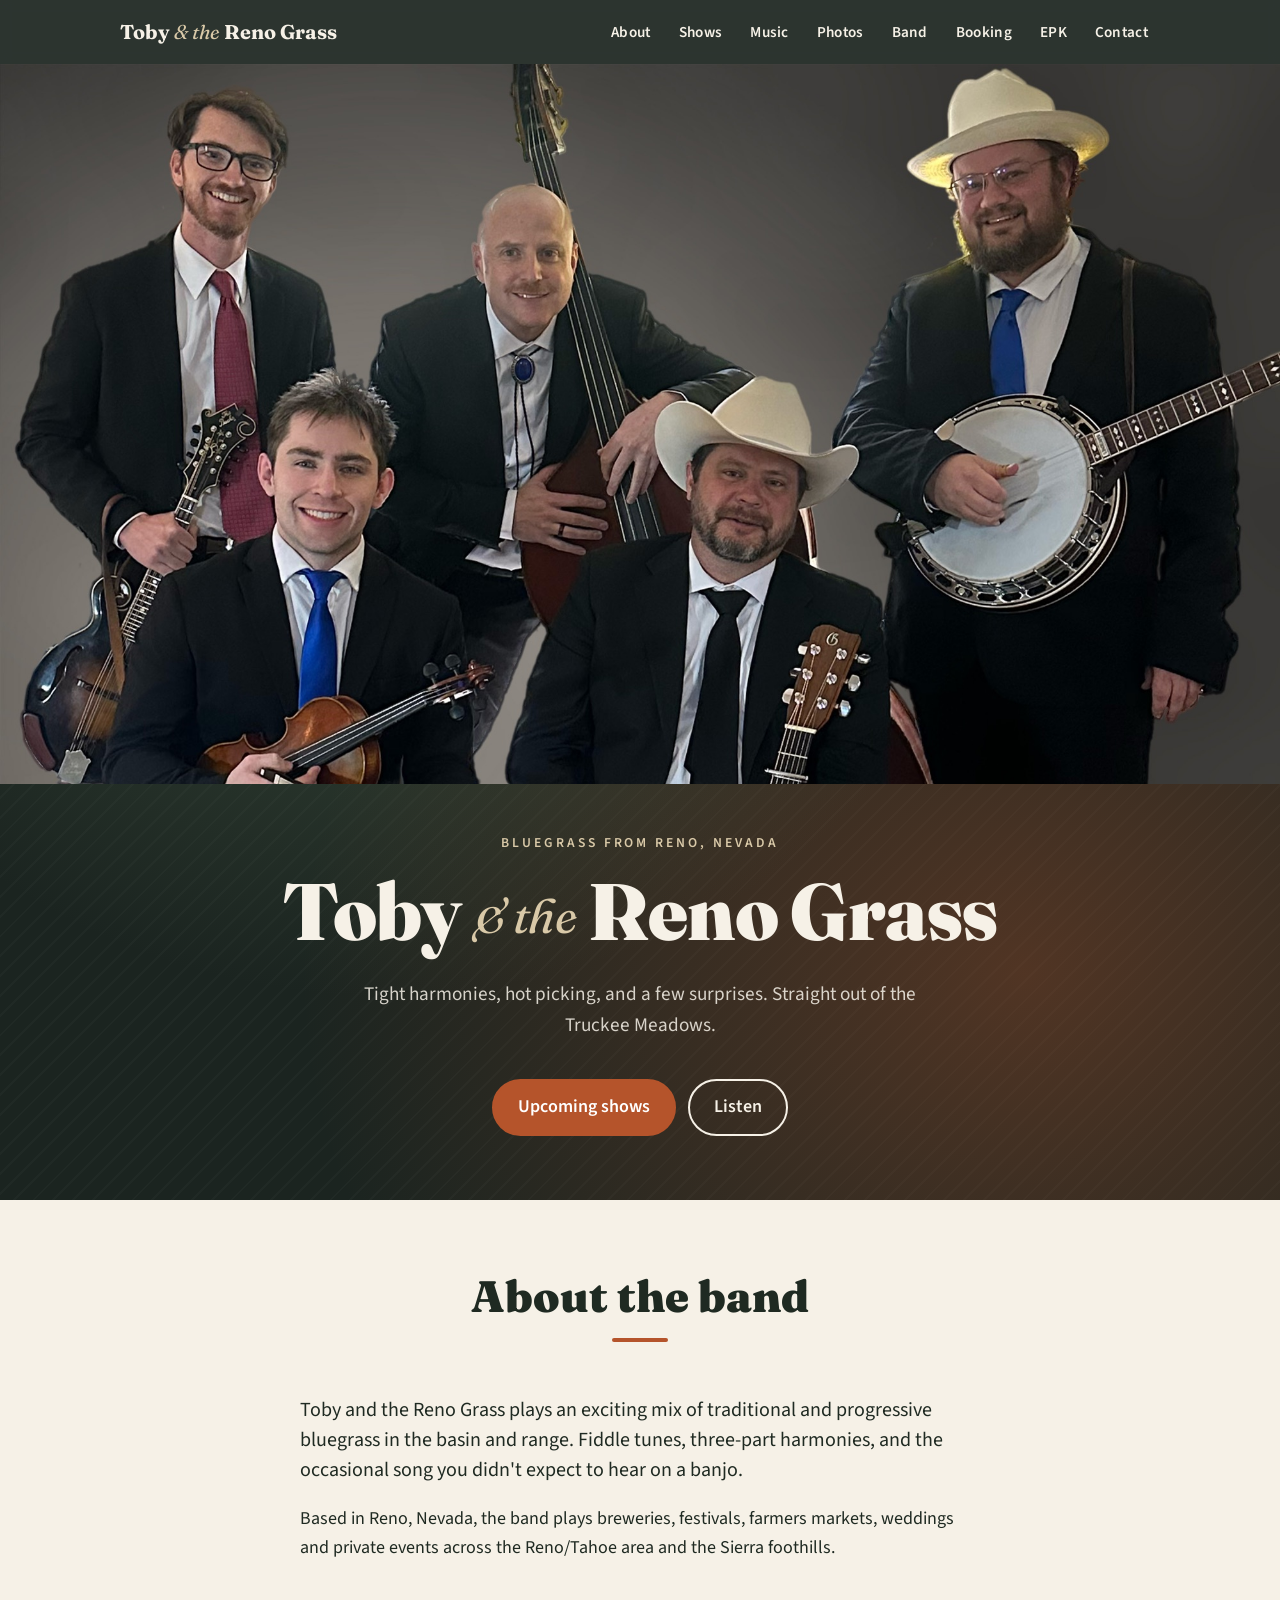
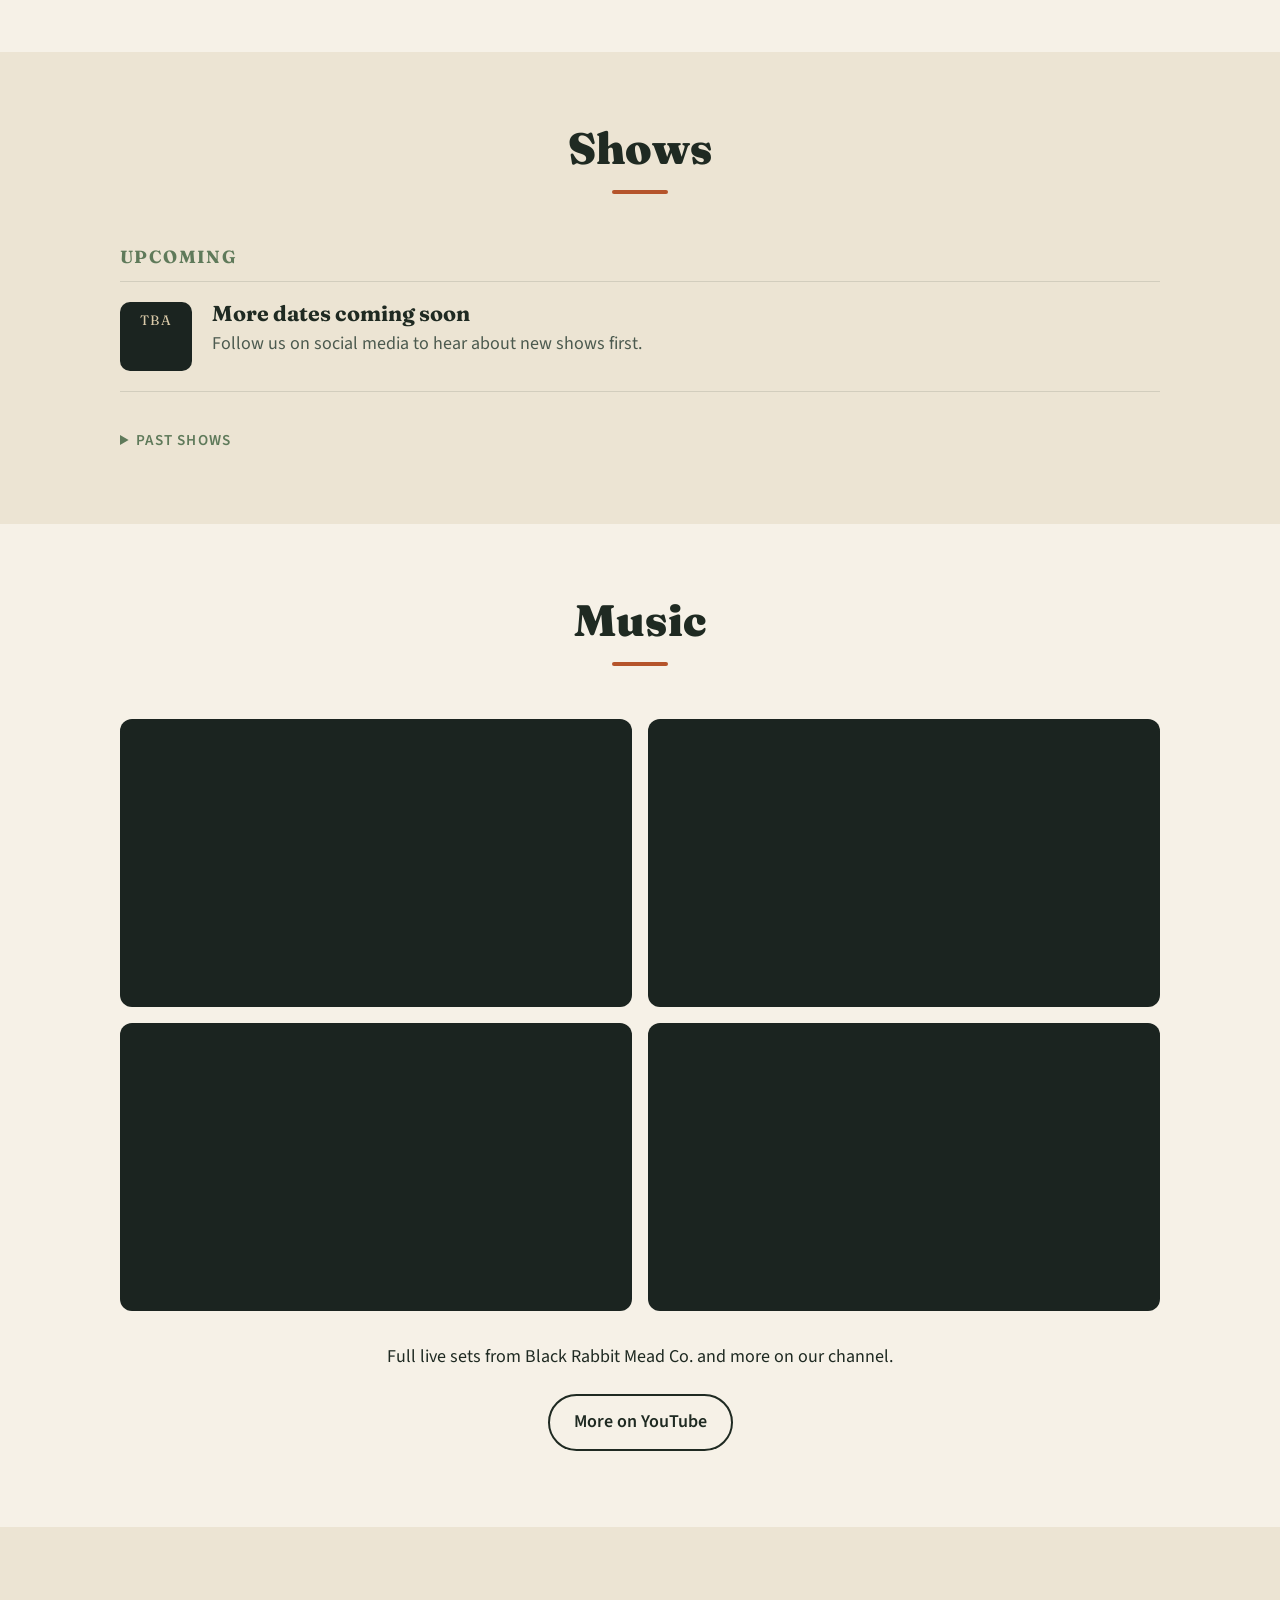
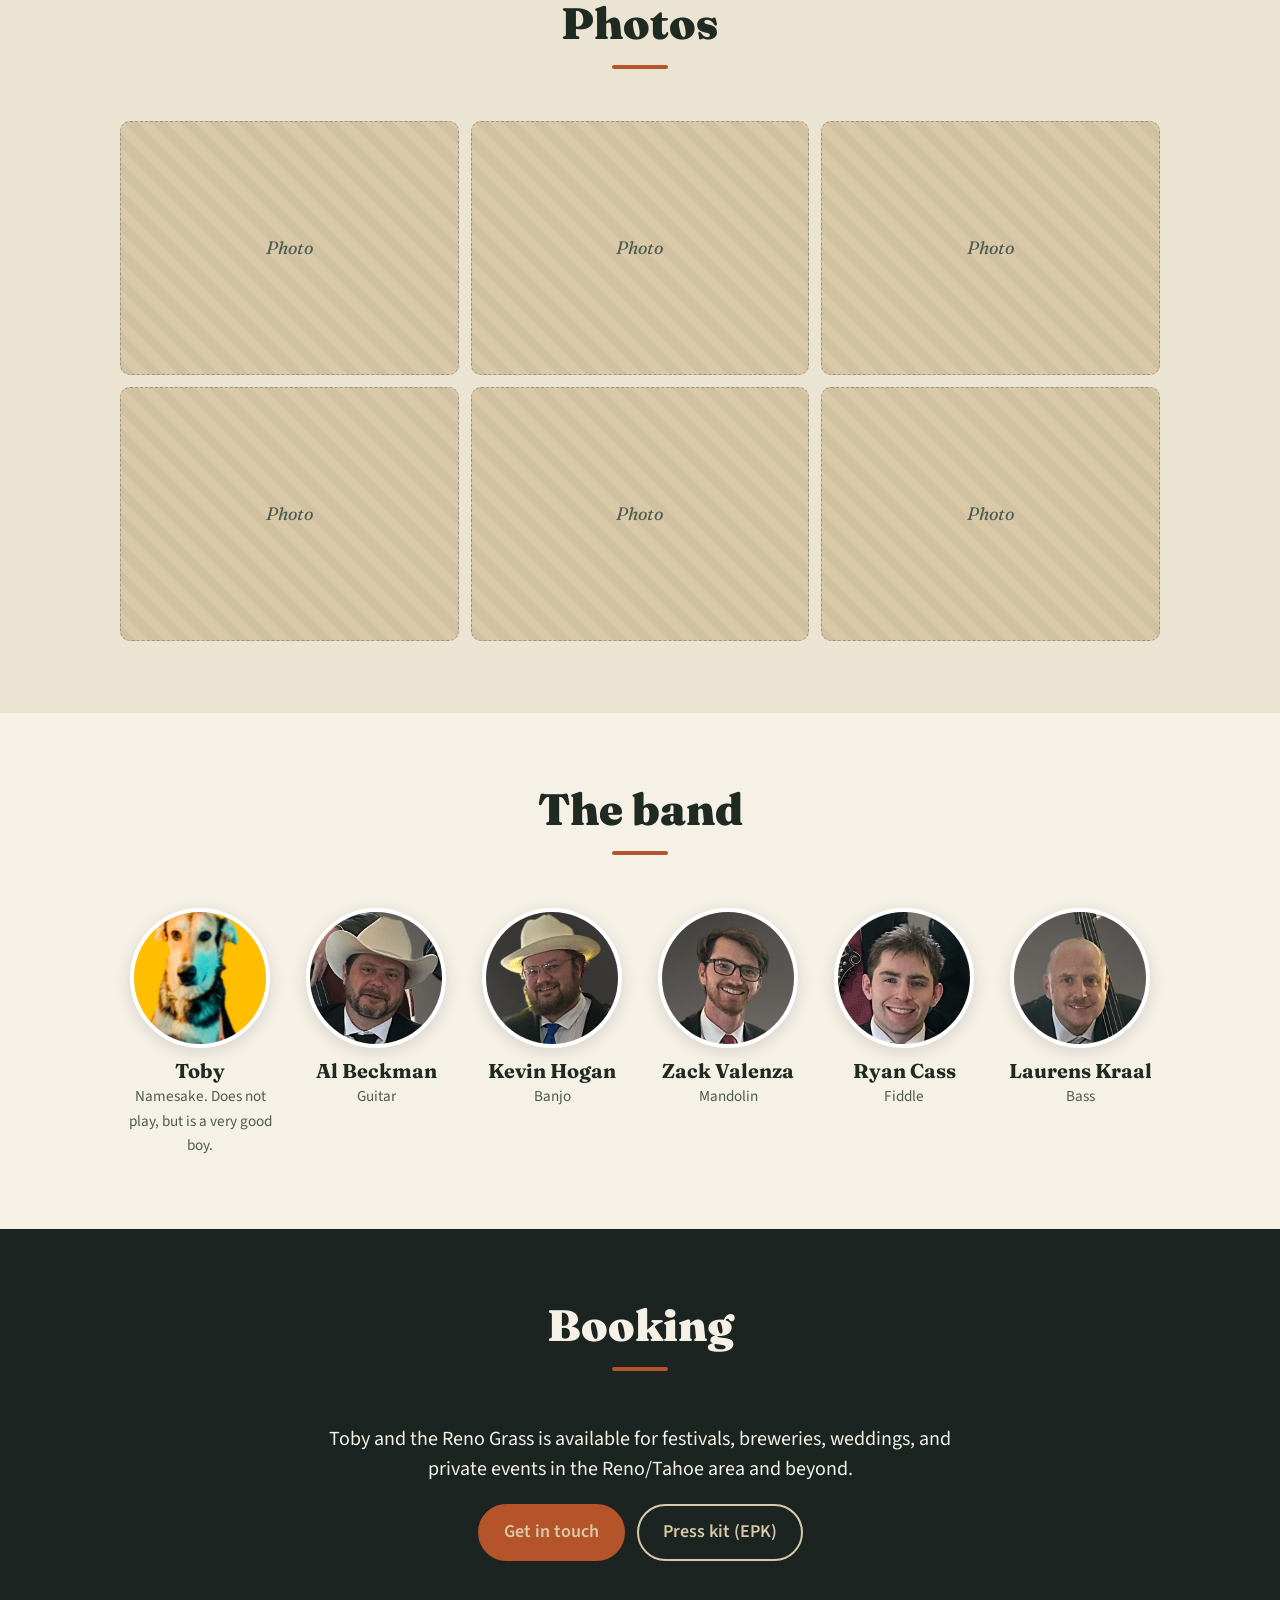
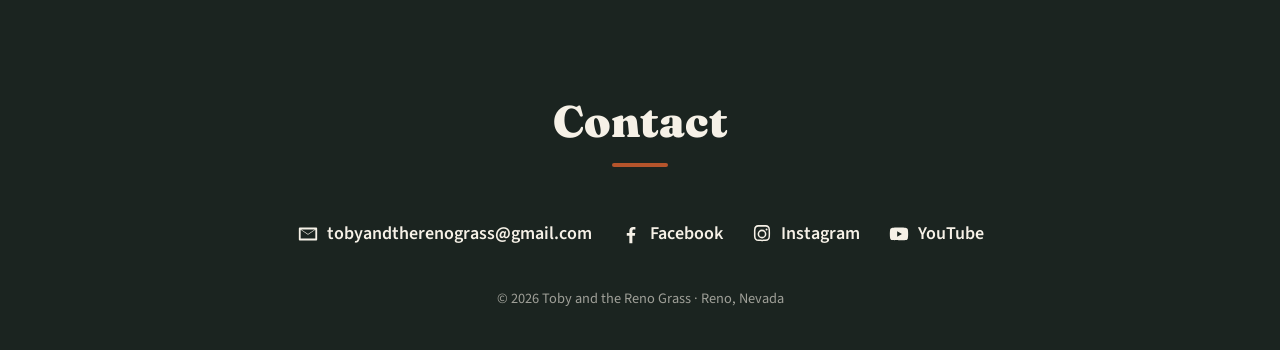
==== index.html @ 2aff971a "Everyone sings: drop vocal tags, vocal mic per member, regenerate EPK PDF" ====
<!DOCTYPE html>
<html lang="en">
<head>
  <meta charset="utf-8">
  <meta name="viewport" content="width=device-width, initial-scale=1">
  <title>Toby and the Reno Grass</title>
  <meta name="description" content="Toby and the Reno Grass is a bluegrass band based in Reno, Nevada. Shows, music, photos and booking.">
  <meta name="author" content="Toby and the Reno Grass">
  <meta property="og:title" content="Toby and the Reno Grass">
  <meta property="og:description" content="Bluegrass from Reno, Nevada.">
  <meta property="og:type" content="website">
  <meta property="og:url" content="https://tobyandtherenograss.com/">
  <meta property="og:image" content="https://tobyandtherenograss.com/static/images/hero.jpg">
  <link rel="icon" href="static/images/favicon.svg" type="image/svg+xml">
  <link rel="preconnect" href="https://fonts.googleapis.com">
  <link rel="preconnect" href="https://fonts.gstatic.com" crossorigin>
  <link href="https://fonts.googleapis.com/css2?family=Fraunces:opsz,wght@9..144,400;9..144,700;9..144,900&family=Source+Sans+3:wght@400;600&display=swap" rel="stylesheet">
  <link href="static/css/main.css?v=4" rel="stylesheet">
</head>
<body>

<header class="site-header">
  <nav class="nav" aria-label="Main">
    <a class="brand" href="#top">Toby <span>&amp; the</span> Reno Grass</a>
    <button class="nav-toggle" aria-expanded="false" aria-controls="nav-links" aria-label="Menu">
      <span></span><span></span><span></span>
    </button>
    <ul class="nav-links" id="nav-links">
      <li><a href="#about">About</a></li>
      <li><a href="#shows">Shows</a></li>
      <li><a href="#music">Music</a></li>
      <li><a href="#photos">Photos</a></li>
      <li><a href="#band">Band</a></li>
      <li><a href="#booking">Booking</a></li>
      <li><a href="epk.html">EPK</a></li>
      <li><a href="#contact">Contact</a></li>
    </ul>
  </nav>
</header>

<main id="top">

  <!-- HERO. Desktop uses static/images/hero.jpg (16:9), phones use hero-mobile.jpg (3:2). -->
  <section class="hero">
    <picture class="hero-photo">
      <source media="(max-width: 700px)" srcset="static/images/hero-mobile.jpg">
      <img src="static/images/hero.jpg" alt="Toby and the Reno Grass" fetchpriority="high">
    </picture>
    <div class="hero-inner">
      <p class="hero-kicker">Bluegrass from Reno, Nevada</p>
      <h1>Toby <span class="amp">&amp; the</span> Reno&nbsp;Grass</h1>
      <p class="hero-sub">Tight harmonies, hot picking, and a few surprises. Straight out of the Truckee Meadows.</p>
      <div class="hero-actions">
        <a class="btn btn-primary" href="#shows">Upcoming shows</a>
        <a class="btn btn-ghost" href="#music">Listen</a>
      </div>
    </div>
  </section>

  <!-- ABOUT -->
  <section class="section" id="about">
    <div class="container narrow">
      <h2>About the band</h2>
      <p class="lead">
        <!-- TODO: replace with the real bio -->
        Toby and the Reno Grass plays an exciting mix of traditional and progressive bluegrass in the
        basin and range. Fiddle tunes, three-part harmonies, and the occasional song you didn't expect
        to hear on a banjo.
      </p>
      <p>
        Based in Reno, Nevada, the band plays breweries, festivals, farmers markets, weddings and
        private events across the Reno/Tahoe area and the Sierra foothills.
      </p>
    </div>
  </section>

  <!-- SHOWS. Copy one <li class="show"> block per gig. Keep upcoming shows on top.
       Move a show to the "Past shows" list once it has happened. -->
  <section class="section section-alt" id="shows">
    <div class="container">
      <h2>Shows</h2>
      <h3 class="subhead">Upcoming</h3>
      <ul class="shows">
        <li class="show">
          <div class="show-date"><span class="show-month">TBA</span><span class="show-day">&nbsp;</span></div>
          <div class="show-body">
            <h4 class="show-title">More dates coming soon</h4>
            <p class="show-meta">Follow us on social media to hear about new shows first.</p>
          </div>
        </li>
        <!-- Example upcoming show (copy, uncomment, edit):
        <li class="show">
          <div class="show-date"><span class="show-month">Dec</span><span class="show-day">13</span></div>
          <div class="show-body">
            <h4 class="show-title">Venue Name</h4>
            <p class="show-meta">
              Saturday, December 13 &middot; 7:00 PM &middot;
              <a href="https://www.google.com/maps/search/?api=1&query=Venue+Name+Reno+NV" target="_blank" rel="noopener">Reno, NV</a>
            </p>
            <p class="show-note">Free show. All ages.</p>
          </div>
          <a class="btn btn-small" href="https://example.com/tickets" target="_blank" rel="noopener">Tickets</a>
        </li>
        -->
      </ul>

      <details class="past-shows">
        <summary>Past shows</summary>
        <ul class="shows shows-past">
          <li class="show">
            <div class="show-date"><span class="show-month">—</span><span class="show-day">&nbsp;</span></div>
            <div class="show-body">
              <h4 class="show-title">No past shows listed yet</h4>
            </div>
          </li>
        </ul>
      </details>
    </div>
  </section>

  <!-- MUSIC. Each tile is a YouTube embed: swap the VIDEO_ID in the src to change it. -->
  <section class="section" id="music">
    <div class="container">
      <h2>Music</h2>
      <div class="video-grid">
        <div class="video"><iframe src="https://www.youtube.com/embed/zK9RMKCZfXM" title="Toby and the Reno Grass, CBA Father's Day Bluegrass Festival submission" allow="accelerometer; clipboard-write; encrypted-media; gyroscope; picture-in-picture; web-share" referrerpolicy="strict-origin-when-cross-origin" allowfullscreen loading="lazy"></iframe></div>
        <div class="video"><iframe src="https://www.youtube.com/embed/GM1ohzLTwFQ" title="Fireball Mail" allow="accelerometer; clipboard-write; encrypted-media; gyroscope; picture-in-picture; web-share" referrerpolicy="strict-origin-when-cross-origin" allowfullscreen loading="lazy"></iframe></div>
        <div class="video"><iframe src="https://www.youtube.com/embed/KNHiSQfLq3k" title="Toby and the Reno Grass at Bowers Bluegrass Festival 2026" allow="accelerometer; clipboard-write; encrypted-media; gyroscope; picture-in-picture; web-share" referrerpolicy="strict-origin-when-cross-origin" allowfullscreen loading="lazy"></iframe></div>
        <div class="video"><iframe src="https://www.youtube.com/embed/yvaGSAyjBzI" title="Toby and the Reno Grass on KOLO 8 Morning News" allow="accelerometer; clipboard-write; encrypted-media; gyroscope; picture-in-picture; web-share" referrerpolicy="strict-origin-when-cross-origin" allowfullscreen loading="lazy"></iframe></div>
      </div>
      <div class="listen-links">
        <p>Full live sets from Black Rabbit Mead Co. and more on our channel.</p>
        <a class="btn btn-ghost" href="https://www.youtube.com/@TobyandtheRenoGrass1" target="_blank" rel="noopener">More on YouTube</a>
        <!-- <a class="btn btn-ghost" href="https://open.spotify.com/artist/..." target="_blank" rel="noopener">Spotify</a> -->
      </div>
    </div>
  </section>

  <!-- PHOTOS. Drop images into static/images/photos/ and replace each placeholder with
       <a class="photo" href="static/images/photos/01.jpg"><img src="static/images/photos/01.jpg" alt="..." loading="lazy"></a> -->
  <section class="section section-alt" id="photos">
    <div class="container">
      <h2>Photos</h2>
      <div class="photo-grid">
        <div class="photo placeholder"><span>Photo</span></div>
        <div class="photo placeholder"><span>Photo</span></div>
        <div class="photo placeholder"><span>Photo</span></div>
        <div class="photo placeholder"><span>Photo</span></div>
        <div class="photo placeholder"><span>Photo</span></div>
        <div class="photo placeholder"><span>Photo</span></div>
      </div>
    </div>
  </section>

  <!-- BAND MEMBERS. One .member per person. -->
  <section class="section" id="band">
    <div class="container">
      <h2>The band</h2>
      <div class="members">
        <div class="member">
          <img class="avatar" src="static/images/band/toby.jpg" alt="Toby the dog">
          <h4>Toby</h4>
          <p>Namesake. Does not play, but is a very good boy.</p>
        </div>
        <div class="member">
          <img class="avatar" src="static/images/band/guitar.jpg" alt="Al Beckman">
          <h4>Al Beckman</h4>
          <p>Guitar</p>
        </div>
        <div class="member">
          <img class="avatar" src="static/images/band/banjo.jpg" alt="Kevin Hogan">
          <h4>Kevin Hogan</h4>
          <p>Banjo</p>
        </div>
        <div class="member">
          <img class="avatar" src="static/images/band/mandolin.jpg" alt="Zack Valenza">
          <h4>Zack Valenza</h4>
          <p>Mandolin</p>
        </div>
        <div class="member">
          <img class="avatar" src="static/images/band/fiddle.jpg" alt="Ryan Cass">
          <h4>Ryan Cass</h4>
          <p>Fiddle</p>
        </div>
        <div class="member">
          <img class="avatar" src="static/images/band/bass.jpg" alt="Laurens Kraal">
          <h4>Laurens Kraal</h4>
          <p>Bass</p>
        </div>
      </div>
    </div>
  </section>

  <!-- BOOKING -->
  <section class="section section-dark" id="booking">
    <div class="container narrow center">
      <h2>Booking</h2>
      <p class="lead">Toby and the Reno Grass is available for festivals, breweries, weddings, and private events in the Reno/Tahoe area and beyond.</p>
      <div class="hero-actions">
        <a class="btn btn-primary" href="mailto:tobyandtherenograss@gmail.com?subject=Booking%20inquiry">Get in touch</a>
        <a class="btn btn-ghost" href="epk.html">Press kit (EPK)</a>
      </div>
    </div>
  </section>


</main>

<!-- CONTACT / FOOTER. TODO: replace the placeholder email. -->
<footer class="site-footer" id="contact">
  <div class="container center">
    <h2>Contact</h2>
    <ul class="contact-list">
      <li>
        <a href="mailto:tobyandtherenograss@gmail.com">
          <svg class="icon" viewBox="0 0 24 24" aria-hidden="true"><path d="M3 5h18a1 1 0 0 1 1 1v12a1 1 0 0 1-1 1H3a1 1 0 0 1-1-1V6a1 1 0 0 1 1-1zm1 2.4V17h16V7.4l-8 5.3-8-5.3zM4.6 7l7.4 4.9L19.4 7H4.6z"/></svg>
          tobyandtherenograss@gmail.com
        </a>
      </li>
      <li>
        <a href="https://www.facebook.com/p/Toby-and-the-Reno-Grass-61576982324667/" target="_blank" rel="noopener">
          <svg class="icon" viewBox="0 0 24 24" aria-hidden="true"><path d="M13.5 22v-8h2.7l.4-3.2h-3.1V8.8c0-.9.3-1.6 1.6-1.6h1.7V4.4c-.3 0-1.3-.1-2.5-.1-2.5 0-4.1 1.5-4.1 4.2v2.3H7.4V14h2.8v8h3.3z"/></svg>
          Facebook
        </a>
      </li>
      <li>
        <a href="https://www.instagram.com/tobyandtherenograss/" target="_blank" rel="noopener">
          <svg class="icon" viewBox="0 0 24 24" aria-hidden="true"><path d="M12 7.2a4.8 4.8 0 1 0 0 9.6 4.8 4.8 0 0 0 0-9.6zm0 7.9a3.1 3.1 0 1 1 0-6.2 3.1 3.1 0 0 1 0 6.2zM17 5.9a1.1 1.1 0 1 0 0 2.2 1.1 1.1 0 0 0 0-2.2zM12 2.2c-2.7 0-3 0-4 .1-2.9.1-4.6 1.8-4.7 4.7-.1 1-.1 1.4-.1 4s0 3 .1 4c.1 2.9 1.8 4.6 4.7 4.7 1 .1 1.4.1 4 .1s3 0 4-.1c2.9-.1 4.6-1.8 4.7-4.7.1-1 .1-1.4.1-4s0-3-.1-4c-.1-2.9-1.8-4.6-4.7-4.7-1-.1-1.3-.1-4-.1zm0 1.8c2.6 0 2.9 0 4 .1 2 .1 3 1 3.1 3.1.1 1 .1 1.3.1 3.9s0 2.9-.1 3.9c-.1 2-1 3-3.1 3.1-1 .1-1.3.1-4 .1s-2.9 0-3.9-.1c-2-.1-3-1-3.1-3.1-.1-1-.1-1.3-.1-3.9s0-2.9.1-3.9c.1-2 1-3 3.1-3.1 1-.1 1.3-.1 3.9-.1z"/></svg>
          Instagram
        </a>
      </li>
      <li>
        <a href="https://www.youtube.com/@TobyandtheRenoGrass1" target="_blank" rel="noopener">
          <svg class="icon" viewBox="0 0 24 24" aria-hidden="true"><path d="M21.6 7.2c-.2-.9-.9-1.6-1.8-1.8C18.2 5 12 5 12 5s-6.2 0-7.8.4c-.9.2-1.6.9-1.8 1.8C2 8.8 2 12 2 12s0 3.2.4 4.8c.2.9.9 1.6 1.8 1.8C5.8 19 12 19 12 19s6.2 0 7.8-.4c.9-.2 1.6-.9 1.8-1.8.4-1.6.4-4.8.4-4.8s0-3.2-.4-4.8zM10 15V9l5.2 3L10 15z"/></svg>
          YouTube
        </a>
      </li>
    </ul>
    <p class="copyright">&copy; <span id="year"></span> Toby and the Reno Grass &middot; Reno, Nevada</p>
  </div>
</footer>

<script src="static/js/main.js"></script>
</body>
</html>
---- static/css/main.css ----
/* Toby and the Reno Grass. Colors and fonts live here. */
:root {
  --cream: #f6f1e7;
  --cream-2: #ece4d3;
  --ink: #1f2a22;
  --ink-soft: #4c5a4f;
  --pine: #1b2420;
  --sage: #5f7a5a;
  --sand: #d9c9a8;
  --rust: #b5542b;
  --rust-dark: #8f3f1e;
  --font-display: "Fraunces", Georgia, "Times New Roman", serif;
  --font-body: "Source Sans 3", "Helvetica Neue", Arial, sans-serif;
  --max: 1080px;
  --gutter: 20px;
}

* { box-sizing: border-box; }
html { scroll-behavior: smooth; -webkit-text-size-adjust: 100%; }
body {
  margin: 0;
  font-family: var(--font-body);
  font-size: 18px;
  line-height: 1.6;
  color: var(--ink);
  background: var(--cream);
}
img { max-width: 100%; display: block; }
a { color: var(--rust); }
a:hover { color: var(--rust-dark); }

h1, h2, h3, h4 { font-family: var(--font-display); line-height: 1.1; margin: 0 0 0.5em; }
h2 {
  font-size: clamp(2rem, 4vw, 2.75rem);
  font-weight: 900;
  text-align: center;
  margin-bottom: 1.2em;
  position: relative;
}
h2::after {
  content: "";
  display: block;
  width: 56px;
  height: 4px;
  background: var(--rust);
  margin: 0.4em auto 0;
  border-radius: 2px;
}
.subhead { font-size: 1.1rem; font-weight: 700; text-transform: uppercase; letter-spacing: 0.08em; color: var(--sage); margin-bottom: 0.8em; }
.lead { font-size: 1.25rem; line-height: 1.5; }
.center { text-align: center; }

.container { max-width: var(--max); margin: 0 auto; padding: 0 var(--gutter); }
.container.narrow { max-width: 720px; }
.section { padding: 72px 0; scroll-margin-top: 64px; }
.section-alt { background: var(--cream-2); }
.section-dark { background: var(--pine); color: var(--cream); }
.section-dark h2 { color: var(--cream); }
.section-dark a { color: var(--sand); }

/* Header / nav */
.site-header {
  position: sticky;
  top: 0;
  z-index: 20;
  background: rgba(27, 36, 32, 0.92);
  backdrop-filter: blur(6px);
  -webkit-backdrop-filter: blur(6px);
}
.nav {
  max-width: var(--max);
  margin: 0 auto;
  padding: 0 var(--gutter);
  height: 64px;
  display: flex;
  align-items: center;
  justify-content: space-between;
  gap: 16px;
}
.brand {
  font-family: var(--font-display);
  font-weight: 700;
  font-size: 1.25rem;
  color: var(--cream);
  text-decoration: none;
  white-space: nowrap;
}
.brand span { font-style: italic; font-weight: 400; color: var(--sand); }
.nav-links { list-style: none; margin: 0; padding: 0; display: flex; gap: 4px; }
.nav-links a {
  display: block;
  padding: 8px 12px;
  color: var(--cream);
  text-decoration: none;
  font-weight: 600;
  font-size: 0.95rem;
  letter-spacing: 0.02em;
  border-radius: 6px;
}
.nav-links a:hover { background: rgba(255,255,255,0.1); color: #fff; }
.nav-toggle {
  display: none;
  background: none;
  border: 0;
  padding: 8px;
  cursor: pointer;
}
.nav-toggle span { display: block; width: 24px; height: 2px; background: var(--cream); margin: 5px 0; border-radius: 1px; }

@media (max-width: 760px) {
  .nav-toggle { display: block; }
  .nav-links {
    display: none;
    position: absolute;
    top: 64px; left: 0; right: 0;
    flex-direction: column;
    background: var(--pine);
    padding: 8px var(--gutter) 16px;
    border-top: 1px solid rgba(255,255,255,0.1);
  }
  .nav-links.open { display: flex; }
  .nav-links a { padding: 12px 8px; font-size: 1.05rem; }
}

/* Hero */
.hero {
  position: relative;
  text-align: center;
  color: var(--cream);
  background:
    radial-gradient(ellipse at 30% 20%, rgba(95,122,90,0.55), transparent 55%),
    radial-gradient(ellipse at 80% 80%, rgba(181,84,43,0.35), transparent 50%),
    repeating-linear-gradient(135deg, rgba(255,255,255,0.025) 0 2px, transparent 2px 14px),
    var(--pine);
}
.hero-photo { display: block; }
.hero-photo img {
  width: 100%;
  height: auto;
  max-height: 82vh;
  object-fit: cover;
  object-position: center top;
}
.hero-inner { padding: 48px var(--gutter) 64px; max-width: 900px; margin: 0 auto; }
.hero-kicker {
  text-transform: uppercase;
  letter-spacing: 0.22em;
  font-size: 0.85rem;
  font-weight: 600;
  color: var(--sand);
  margin: 0 0 1em;
}
.hero h1 {
  font-size: clamp(2.6rem, 7vw, 5rem);
  font-weight: 900;
  letter-spacing: -0.01em;
  margin-bottom: 0.3em;
}
.hero h1 .amp { font-style: italic; font-weight: 400; color: var(--sand); font-size: 0.6em; vertical-align: 0.15em; }
.hero-sub { font-size: 1.2rem; max-width: 560px; margin: 0 auto 2em; color: rgba(246,241,231,0.85); }
.hero-actions { display: flex; gap: 12px; justify-content: center; flex-wrap: wrap; }

/* Buttons */
.btn {
  display: inline-block;
  padding: 12px 24px;
  border-radius: 999px;
  font-weight: 600;
  text-decoration: none;
  border: 2px solid transparent;
  transition: background 0.15s, color 0.15s, border-color 0.15s;
}
.btn-primary { background: var(--rust); color: #fff; border-color: var(--rust); }
.btn-primary:hover { background: var(--rust-dark); border-color: var(--rust-dark); color: #fff; }
.btn-ghost { background: transparent; color: inherit; border-color: currentColor; }
.btn-ghost:hover { background: rgba(127,127,127,0.12); color: inherit; }
.btn-small { padding: 8px 16px; font-size: 0.9rem; align-self: center; }

/* Shows */
.shows { list-style: none; margin: 0; padding: 0; }
.show {
  display: flex;
  gap: 20px;
  align-items: flex-start;
  padding: 20px 0;
  border-top: 1px solid rgba(31,42,34,0.12);
}
.show:last-child { border-bottom: 1px solid rgba(31,42,34,0.12); }
.show-date {
  flex: 0 0 72px;
  text-align: center;
  background: var(--pine);
  color: var(--cream);
  border-radius: 10px;
  padding: 8px 4px;
  font-family: var(--font-display);
}
.show-month { display: block; font-size: 0.85rem; text-transform: uppercase; letter-spacing: 0.08em; color: var(--sand); }
.show-day { display: block; font-size: 1.8rem; font-weight: 700; line-height: 1.1; }
.show-body { flex: 1 1 auto; }
.show-title { font-size: 1.35rem; font-weight: 700; margin-bottom: 0.2em; }
.show-meta, .show-note { margin: 0; color: var(--ink-soft); }
.show-note { font-size: 0.95rem; margin-top: 0.3em; }
.past-shows { margin-top: 36px; }
.past-shows summary {
  cursor: pointer;
  font-weight: 600;
  color: var(--sage);
  text-transform: uppercase;
  letter-spacing: 0.08em;
  font-size: 0.95rem;
}
.shows-past { margin-top: 12px; opacity: 0.8; }
.shows-past .show-date { background: var(--cream-2); color: var(--ink); border: 1px solid rgba(31,42,34,0.15); }
.shows-past .show-month { color: var(--ink-soft); }

/* Music */
.video-grid { display: grid; grid-template-columns: repeat(2, 1fr); gap: 16px; }
.video { aspect-ratio: 16 / 9; border-radius: 12px; overflow: hidden; background: var(--pine); }
.video iframe { width: 100%; height: 100%; border: 0; display: block; }
.listen-links { text-align: center; margin-top: 32px; }
.listen-links .btn { margin: 4px; }
@media (max-width: 700px) { .video-grid { grid-template-columns: 1fr; } }

/* Photos */
.photo-grid { display: grid; grid-template-columns: repeat(3, 1fr); gap: 12px; }
.photo { aspect-ratio: 4 / 3; border-radius: 10px; overflow: hidden; background: var(--sand); }
.photo img { width: 100%; height: 100%; object-fit: cover; transition: transform 0.3s; }
.photo:hover img { transform: scale(1.03); }
@media (max-width: 700px) { .photo-grid { grid-template-columns: repeat(2, 1fr); } }

/* Band */
/* six members: always 6, 3 or 2 per row so rows stay even */
.members { display: grid; grid-template-columns: repeat(6, 1fr); gap: 28px 16px; text-align: center; }
@media (max-width: 1000px) { .members { grid-template-columns: repeat(3, 1fr); } }
@media (max-width: 480px) { .members { grid-template-columns: repeat(2, 1fr); } }
.member { min-width: 0; }
.member p { font-size: 0.95rem; }
.member h4 { font-size: 1.25rem; margin: 0.6em 0 0.1em; }
.member p { margin: 0; color: var(--ink-soft); }
.avatar {
  width: min(140px, 100%); aspect-ratio: 1; height: auto;
  border-radius: 50%;
  margin: 0 auto;
  object-fit: cover;
  background: var(--sand);
  border: 4px solid #fff;
  box-shadow: 0 4px 16px rgba(0,0,0,0.12);
}

/* Placeholders. Remove the "placeholder" class once real content is in. */
.placeholder {
  display: grid;
  place-items: center;
  color: var(--ink-soft);
  font-family: var(--font-display);
  font-style: italic;
  background:
    repeating-linear-gradient(45deg, rgba(0,0,0,0.04) 0 10px, transparent 10px 20px),
    var(--sand);
  border: 1px dashed rgba(31,42,34,0.3);
}
.video.placeholder { color: var(--sand); background:
    repeating-linear-gradient(45deg, rgba(255,255,255,0.04) 0 10px, transparent 10px 20px),
    var(--pine); border-color: rgba(217,201,168,0.4); }

/* Footer / contact */
.site-footer { background: var(--pine); color: var(--cream); padding: 64px 0 40px; scroll-margin-top: 64px; }
.site-footer h2 { color: var(--cream); }
.contact-list { list-style: none; margin: 0 0 32px; padding: 0; display: flex; flex-wrap: wrap; justify-content: center; gap: 8px 28px; }
.contact-list a { color: var(--cream); text-decoration: none; display: inline-flex; align-items: center; gap: 8px; font-weight: 600; }
.contact-list a:hover { color: var(--sand); }
.icon { width: 22px; height: 22px; fill: currentColor; }
.copyright { font-size: 0.9rem; color: rgba(246,241,231,0.6); margin: 0; }

@media (max-width: 600px) {
  body { font-size: 17px; }
  .section { padding: 56px 0; }
  .hero-inner { padding: 36px var(--gutter) 48px; }
  .show { gap: 14px; flex-wrap: wrap; }
  .show-date { flex-basis: 64px; }
  .btn-small { flex-basis: 100%; text-align: center; margin-left: 78px; }
}


/* EPK page */
.epk .subhead { margin-top: 2.2em; }
.epk .lead { margin-bottom: 0.6em; }
.lineup { padding-left: 1.2em; }
.press-photos { grid-template-columns: repeat(2, 1fr); }
.press-photos .photo { aspect-ratio: auto; }
.video-links { padding-left: 1.2em; }
.video-links li { margin-bottom: 0.3em; }
.stage-plot { margin: 0; }
.stage-plot svg { width: 100%; height: auto; display: block; }
.stage-plot figcaption { font-size: 0.9rem; color: var(--ink-soft); margin-top: 8px; text-align: center; }
.inputs { width: 100%; border-collapse: collapse; font-size: 0.95rem; }
.inputs th, .inputs td { text-align: left; padding: 8px 10px; border-bottom: 1px solid rgba(31,42,34,0.15); vertical-align: top; }
.inputs th { font-family: var(--font-display); font-weight: 700; }
.small { font-size: 0.9rem; color: var(--ink-soft); }
@media screen { .video-links { display: none; } }

@media print {
  @page { margin: 16mm; }
  body { background: #fff; color: #000; font-size: 11pt; }
  .site-header, .site-footer, .no-print { display: none !important; }
  .section { padding: 0; }
  .container.narrow { max-width: none; padding: 0; }
  h2 { font-size: 24pt; margin-bottom: 0.4em; }
  h2::after { display: none; }
  .epk .subhead { margin-top: 1.4em; break-after: avoid; }
  .video-links { display: block; }
  a { color: #000; text-decoration: none; }
  .press-photos { gap: 8px; }
  .press-photos .photo img { max-height: 55mm; width: 100%; object-fit: cover; }
  .photo { border-radius: 0; }
  .stage-plot { max-width: 140mm; margin: 0 auto; }
  .stage-plot, .inputs { break-inside: avoid; }
}
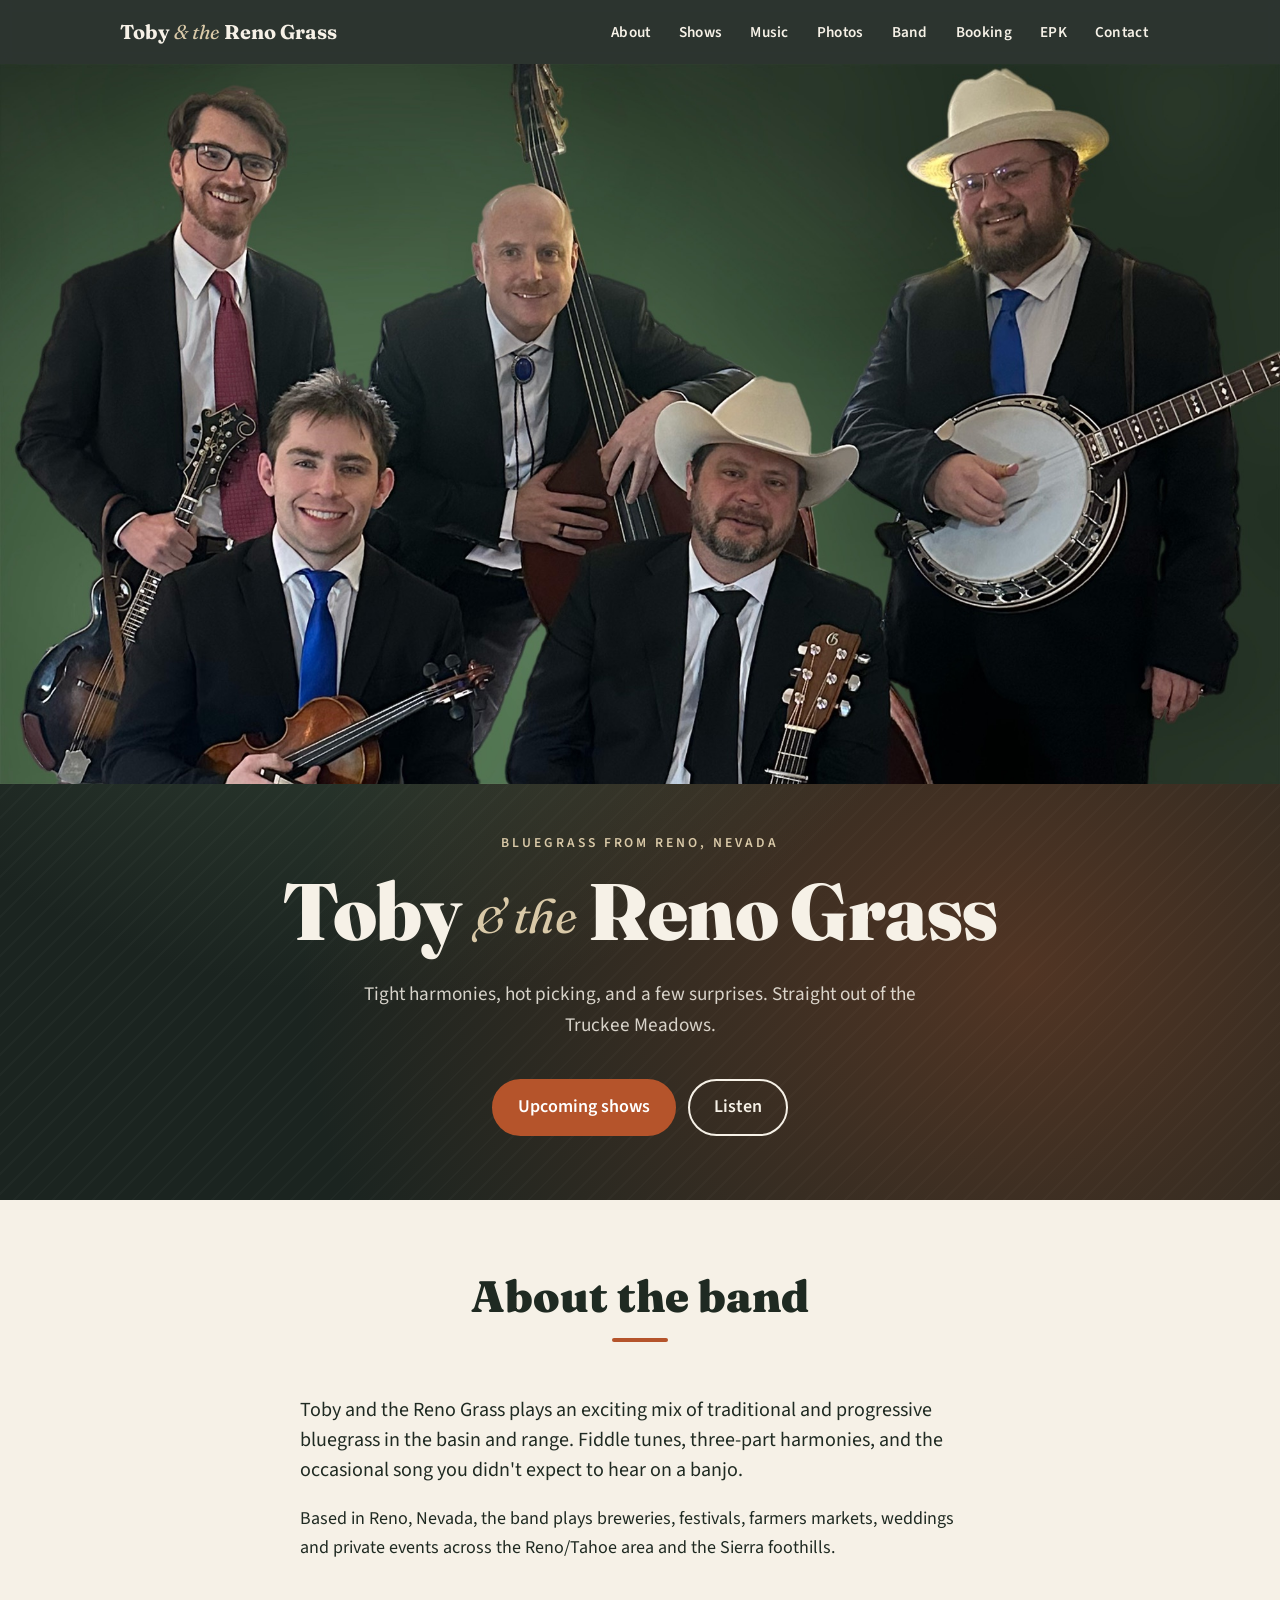
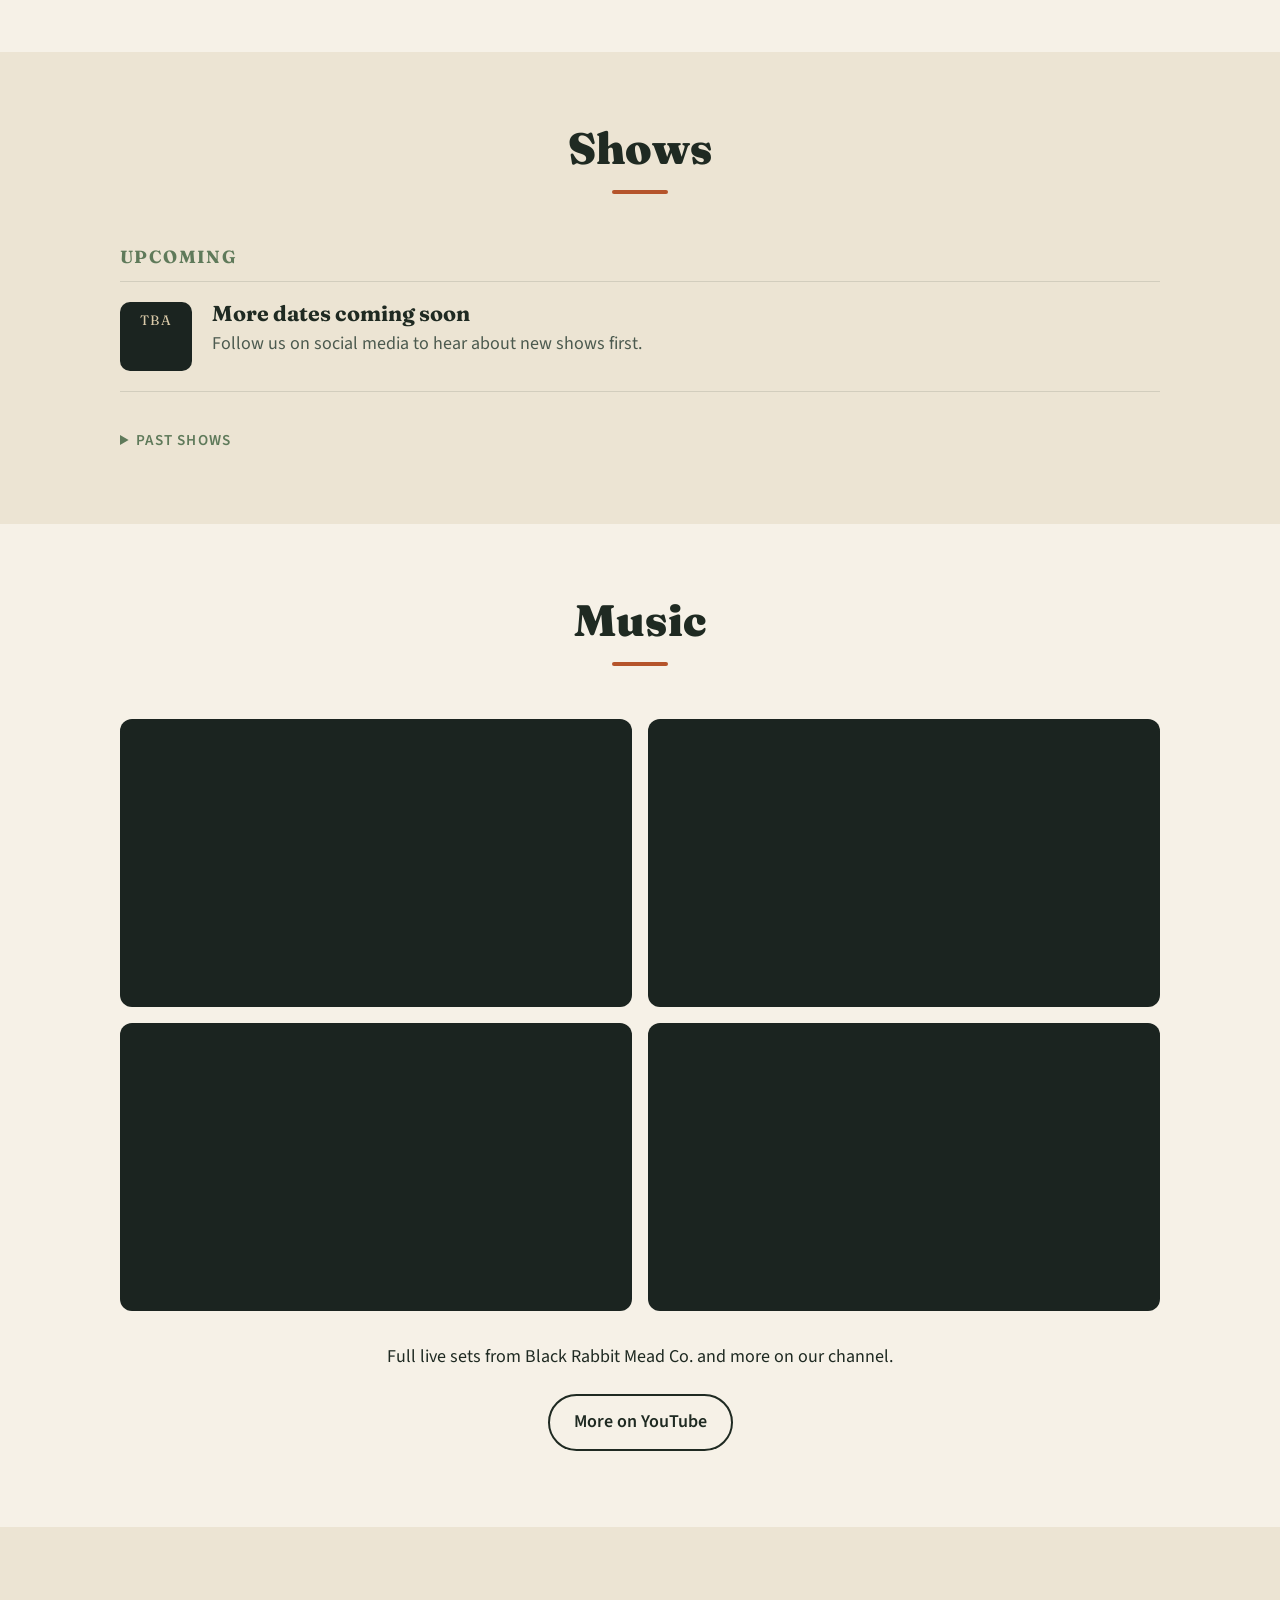
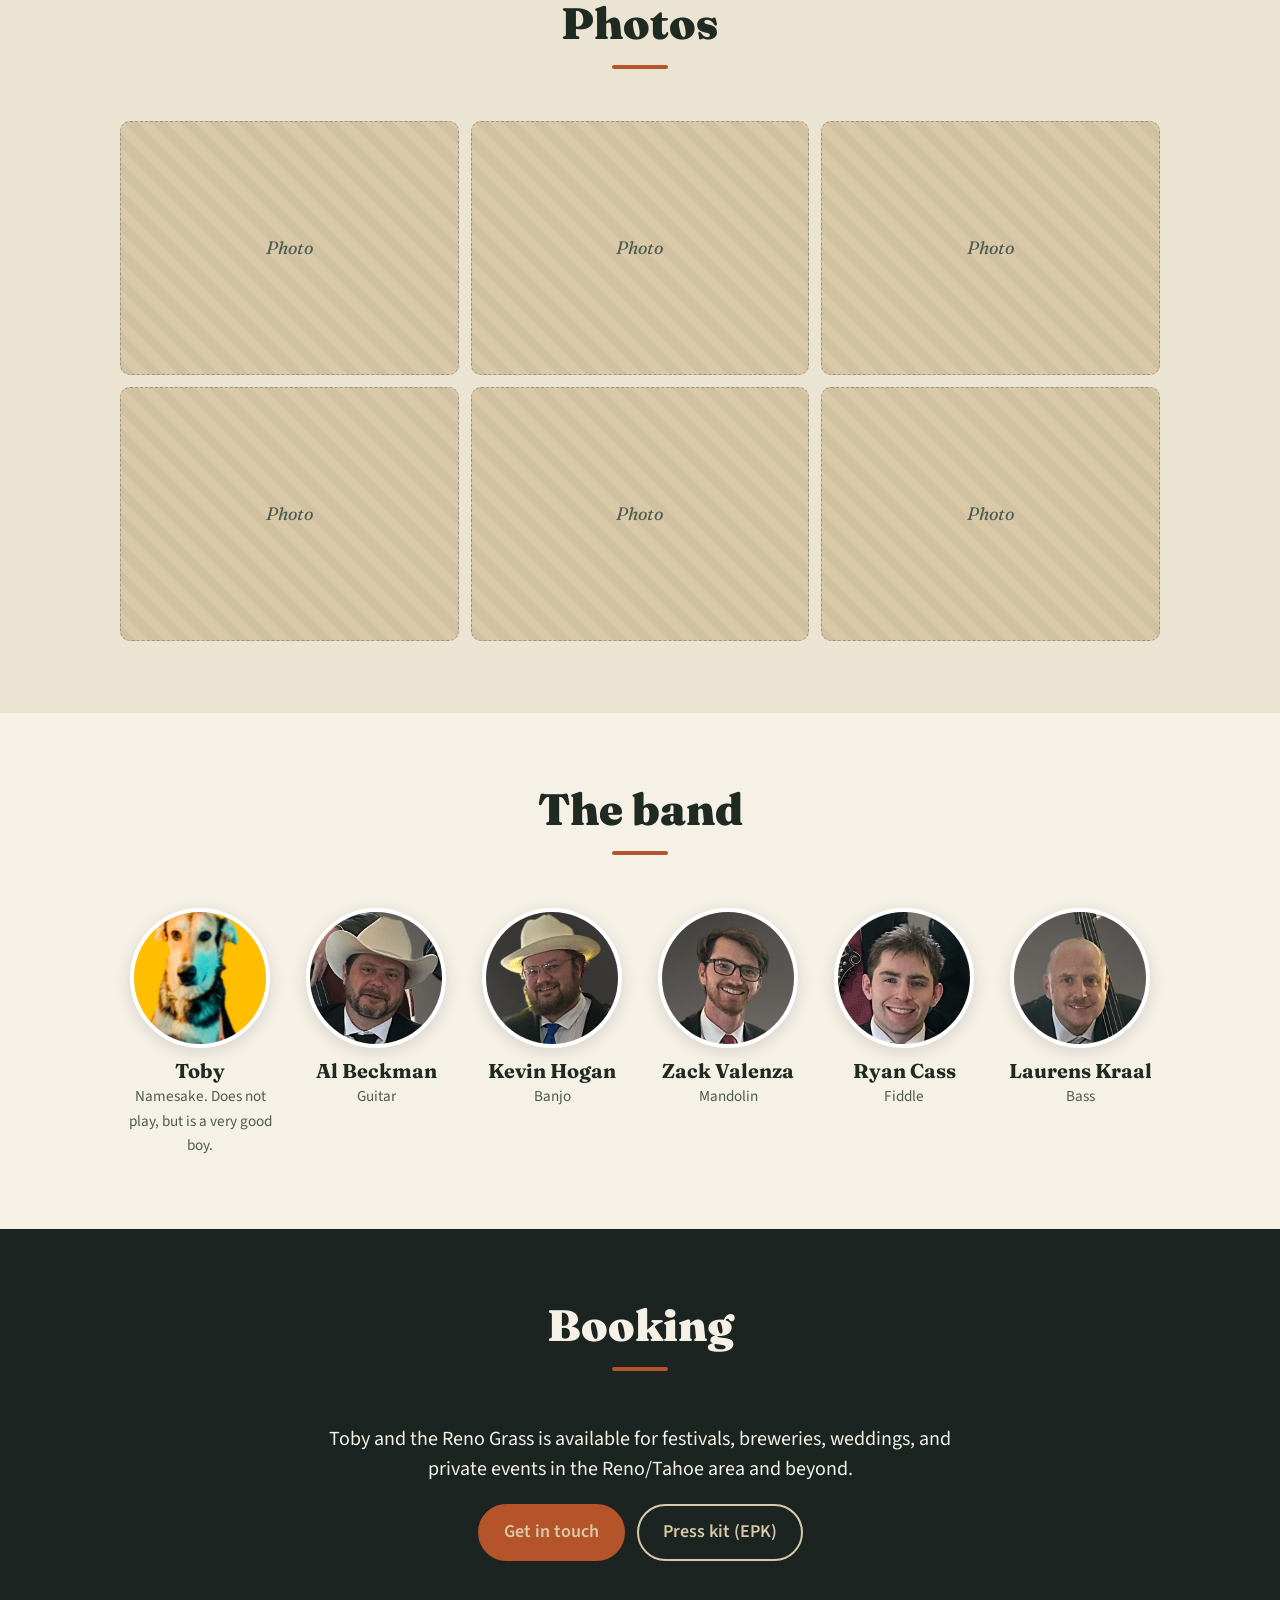
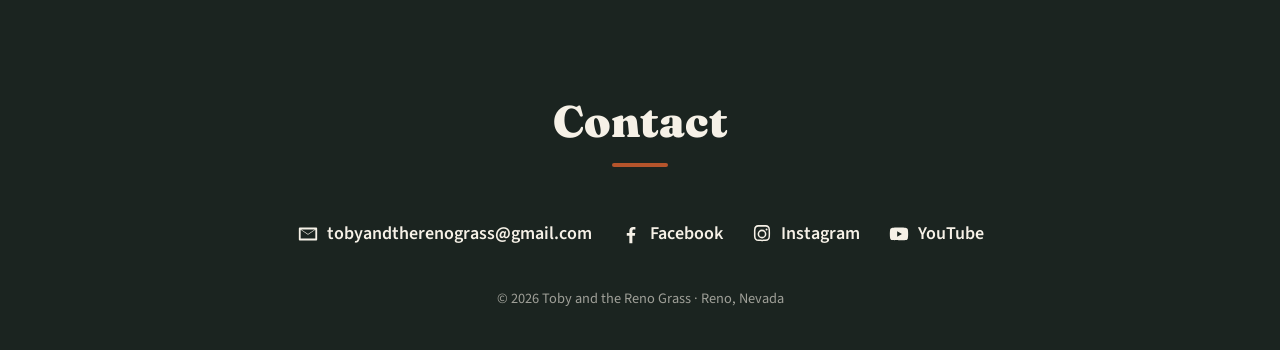
==== commit dd42717c: "EPK: grey press photos as default, green version as third option" ====
--- a/index.html
+++ b/index.html
@@ -3,19 +3,79 @@
 <head>
   <meta charset="utf-8">
   <meta name="viewport" content="width=device-width, initial-scale=1">
-  <title>Toby and the Reno Grass</title>
-  <meta name="description" content="Toby and the Reno Grass is a bluegrass band based in Reno, Nevada. Shows, music, photos and booking.">
+  <title>Toby and the Reno Grass | Bluegrass Band in Reno, Nevada</title>
+  <meta name="description" content="Toby and the Reno Grass is a five-piece bluegrass band from Reno, Nevada: guitar, banjo, mandolin, fiddle and upright bass. Shows, videos, and booking for festivals, breweries, weddings and events in the Reno/Tahoe area.">
+  <link rel="canonical" href="https://tobyandtherenograss.com/">
   <meta name="author" content="Toby and the Reno Grass">
   <meta property="og:title" content="Toby and the Reno Grass">
   <meta property="og:description" content="Bluegrass from Reno, Nevada.">
   <meta property="og:type" content="website">
+  <meta property="og:site_name" content="Toby and the Reno Grass">
+  <meta name="twitter:card" content="summary_large_image">
   <meta property="og:url" content="https://tobyandtherenograss.com/">
   <meta property="og:image" content="https://tobyandtherenograss.com/static/images/hero.jpg">
   <link rel="icon" href="static/images/favicon.svg" type="image/svg+xml">
   <link rel="preconnect" href="https://fonts.googleapis.com">
   <link rel="preconnect" href="https://fonts.gstatic.com" crossorigin>
   <link href="https://fonts.googleapis.com/css2?family=Fraunces:opsz,wght@9..144,400;9..144,700;9..144,900&family=Source+Sans+3:wght@400;600&display=swap" rel="stylesheet">
-  <link href="static/css/main.css?v=4" rel="stylesheet">
+  <link href="static/css/main.css?v=5" rel="stylesheet">
+  <script type="application/ld+json">
+{
+  "@context": "https://schema.org",
+  "@type": "MusicGroup",
+  "name": "Toby and the Reno Grass",
+  "genre": "Bluegrass",
+  "url": "https://tobyandtherenograss.com/",
+  "image": "https://tobyandtherenograss.com/static/images/hero.jpg",
+  "description": "Five-piece bluegrass band from Reno, Nevada.",
+  "foundingLocation": {
+    "@type": "Place",
+    "name": "Reno, Nevada"
+  },
+  "location": {
+    "@type": "Place",
+    "address": {
+      "@type": "PostalAddress",
+      "addressLocality": "Reno",
+      "addressRegion": "NV",
+      "addressCountry": "US"
+    }
+  },
+  "email": "tobyandtherenograss@gmail.com",
+  "sameAs": [
+    "https://www.facebook.com/p/Toby-and-the-Reno-Grass-61576982324667/",
+    "https://www.instagram.com/tobyandtherenograss/",
+    "https://www.youtube.com/@TobyandtheRenoGrass1"
+  ],
+  "member": [
+    {
+      "@type": "Person",
+      "name": "Al Beckman",
+      "roleName": "Guitar"
+    },
+    {
+      "@type": "Person",
+      "name": "Kevin Hogan",
+      "roleName": "Banjo"
+    },
+    {
+      "@type": "Person",
+      "name": "Zack Valenza",
+      "roleName": "Mandolin"
+    },
+    {
+      "@type": "Person",
+      "name": "Ryan Cass",
+      "roleName": "Fiddle"
+    },
+    {
+      "@type": "Person",
+      "name": "Laurens Kraal",
+      "roleName": "Upright bass"
+    }
+  ]
+}
+  </script>
 </head>
 <body>
 
@@ -44,7 +104,7 @@
   <section class="hero">
     <picture class="hero-photo">
       <source media="(max-width: 700px)" srcset="static/images/hero-mobile.jpg">
-      <img src="static/images/hero.jpg" alt="Toby and the Reno Grass" fetchpriority="high">
+      <img src="static/images/hero.jpg" width="2000" height="1125" alt="Toby and the Reno Grass, five-piece bluegrass band from Reno, Nevada" fetchpriority="high">
     </picture>
     <div class="hero-inner">
       <p class="hero-kicker">Bluegrass from Reno, Nevada</p>
@@ -158,32 +218,32 @@
       <h2>The band</h2>
       <div class="members">
         <div class="member">
-          <img class="avatar" src="static/images/band/toby.jpg" alt="Toby the dog">
+          <img class="avatar" src="static/images/band/toby.jpg" width="400" height="400" loading="lazy" alt="Toby the dog">
           <h4>Toby</h4>
           <p>Namesake. Does not play, but is a very good boy.</p>
         </div>
         <div class="member">
-          <img class="avatar" src="static/images/band/guitar.jpg" alt="Al Beckman">
+          <img class="avatar" src="static/images/band/guitar.jpg" width="400" height="400" loading="lazy" alt="Al Beckman">
           <h4>Al Beckman</h4>
           <p>Guitar</p>
         </div>
         <div class="member">
-          <img class="avatar" src="static/images/band/banjo.jpg" alt="Kevin Hogan">
+          <img class="avatar" src="static/images/band/banjo.jpg" width="400" height="400" loading="lazy" alt="Kevin Hogan">
           <h4>Kevin Hogan</h4>
           <p>Banjo</p>
         </div>
         <div class="member">
-          <img class="avatar" src="static/images/band/mandolin.jpg" alt="Zack Valenza">
+          <img class="avatar" src="static/images/band/mandolin.jpg" width="400" height="400" loading="lazy" alt="Zack Valenza">
           <h4>Zack Valenza</h4>
           <p>Mandolin</p>
         </div>
         <div class="member">
-          <img class="avatar" src="static/images/band/fiddle.jpg" alt="Ryan Cass">
+          <img class="avatar" src="static/images/band/fiddle.jpg" width="400" height="400" loading="lazy" alt="Ryan Cass">
           <h4>Ryan Cass</h4>
           <p>Fiddle</p>
         </div>
         <div class="member">
-          <img class="avatar" src="static/images/band/bass.jpg" alt="Laurens Kraal">
+          <img class="avatar" src="static/images/band/bass.jpg" width="400" height="400" loading="lazy" alt="Laurens Kraal">
           <h4>Laurens Kraal</h4>
           <p>Bass</p>
         </div>
@@ -241,5 +301,6 @@
 </footer>
 
 <script src="static/js/main.js"></script>
+<!-- Cloudflare Web Analytics --><script defer src="https://static.cloudflareinsights.com/beacon.min.js" data-cf-beacon='{"token": "e1113c9dabb843c6b1d5d2c6611a7a12"}'></script><!-- End Cloudflare Web Analytics -->
 </body>
 </html>
--- a/static/css/main.css
+++ b/static/css/main.css
@@ -287,7 +287,8 @@
 .epk .subhead { margin-top: 2.2em; }
 .epk .lead { margin-bottom: 0.6em; }
 .lineup { padding-left: 1.2em; }
-.press-photos { grid-template-columns: repeat(2, 1fr); }
+.press-photos { grid-template-columns: repeat(3, 1fr); }
+@media (max-width: 700px) { .press-photos { grid-template-columns: 1fr; } }
 .press-photos .photo { aspect-ratio: auto; }
 .video-links { padding-left: 1.2em; }
 .video-links li { margin-bottom: 0.3em; }
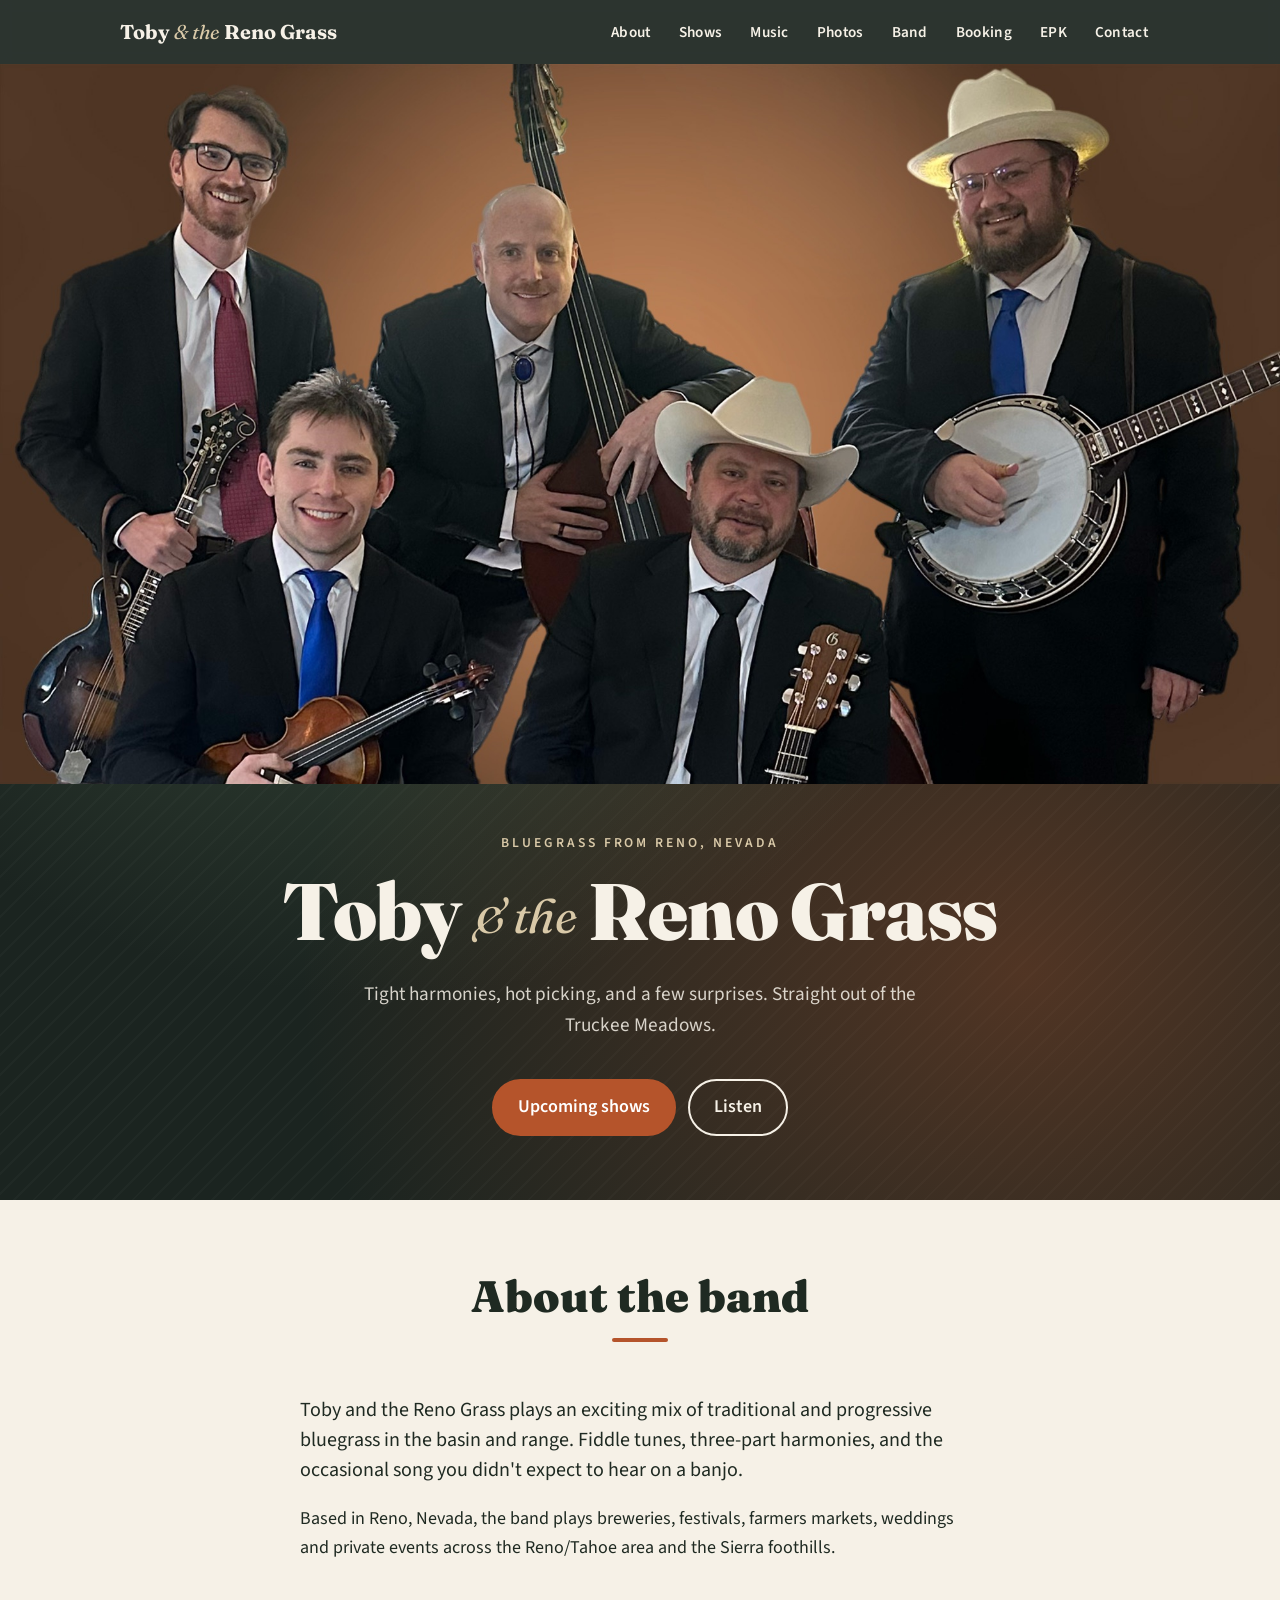
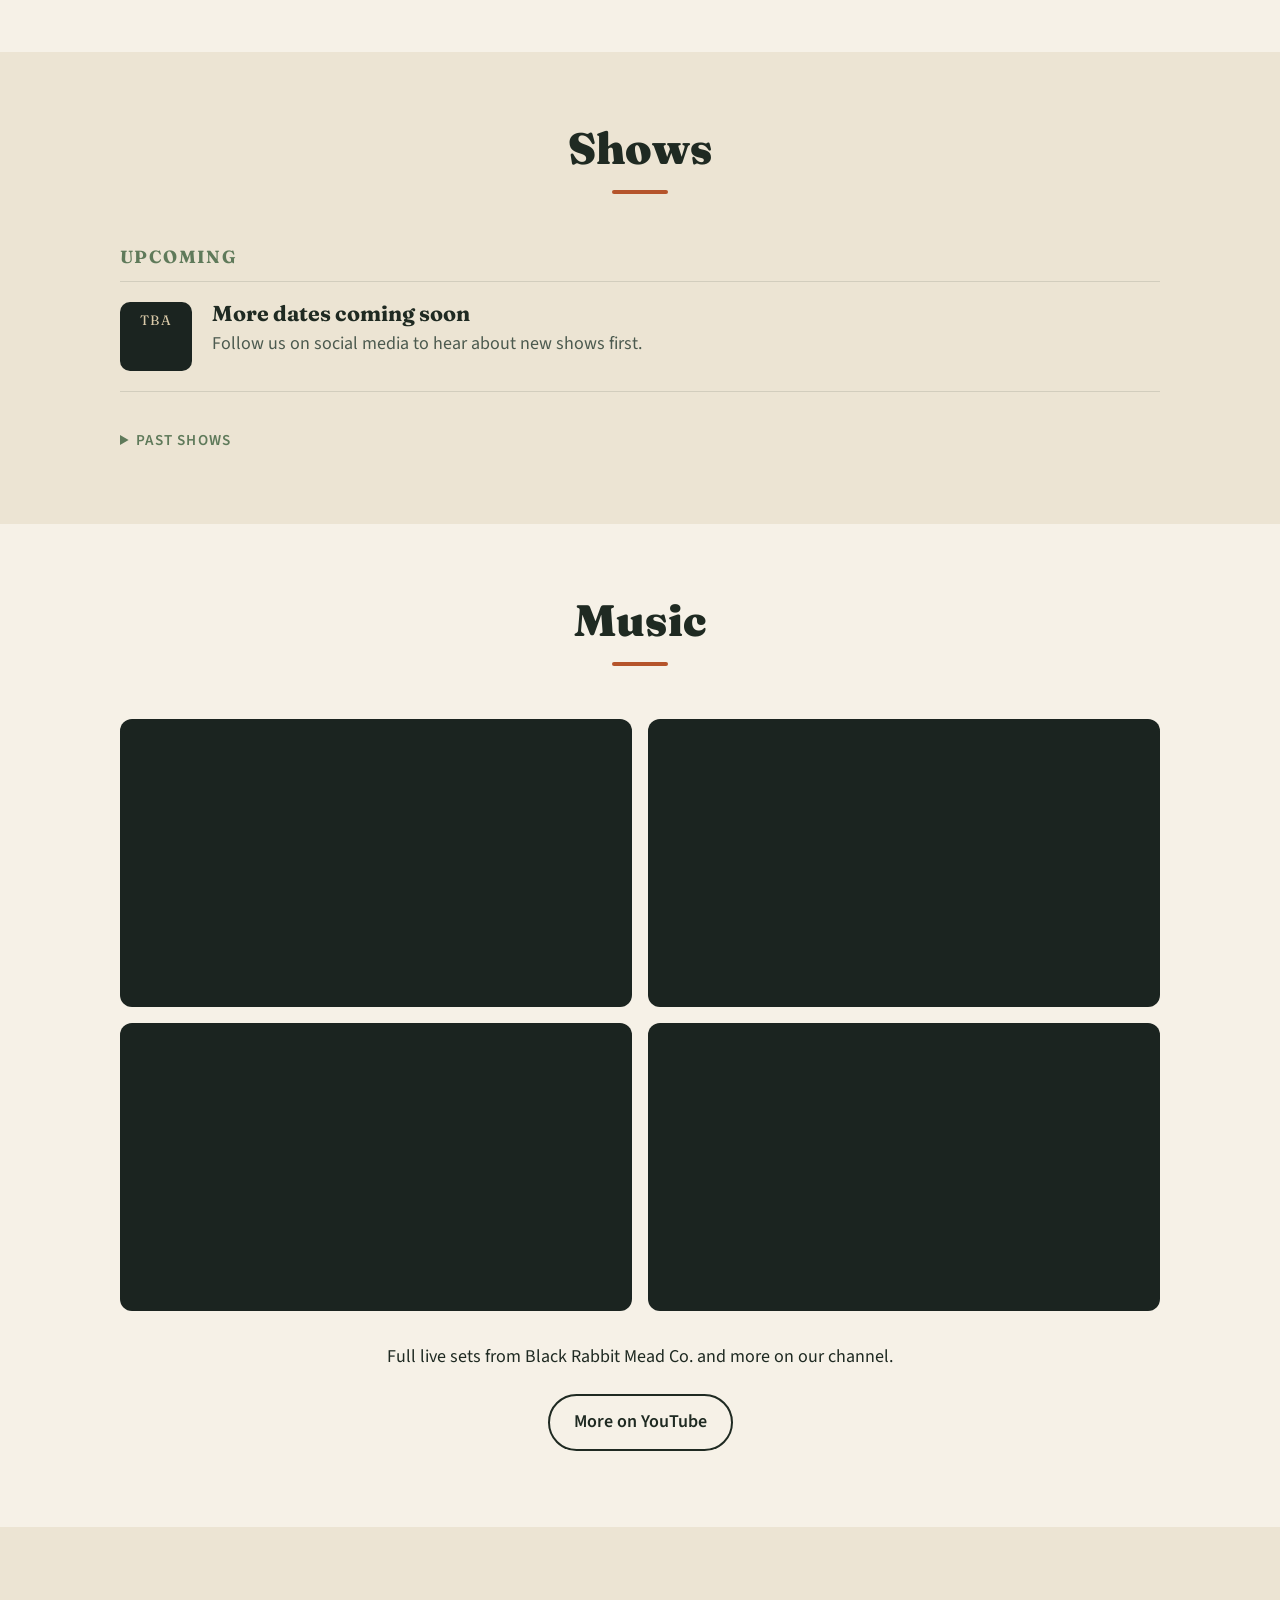
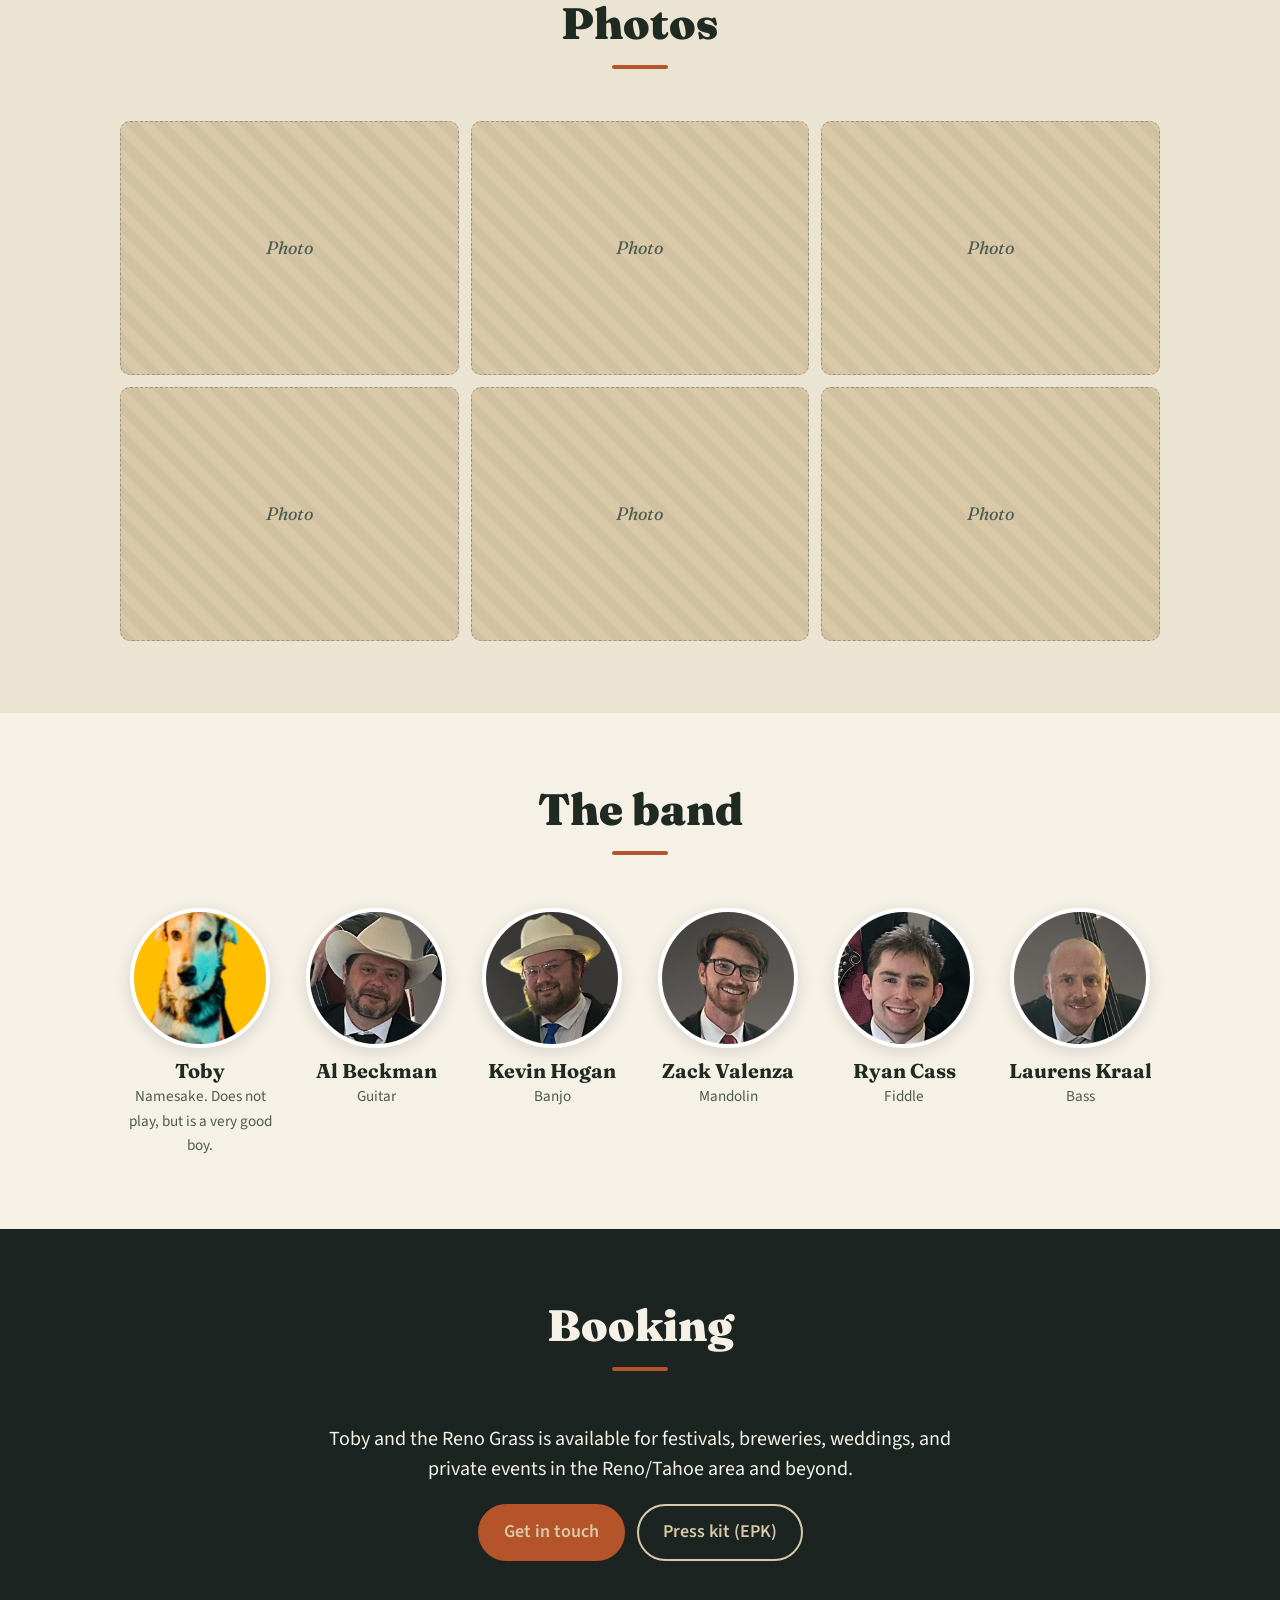
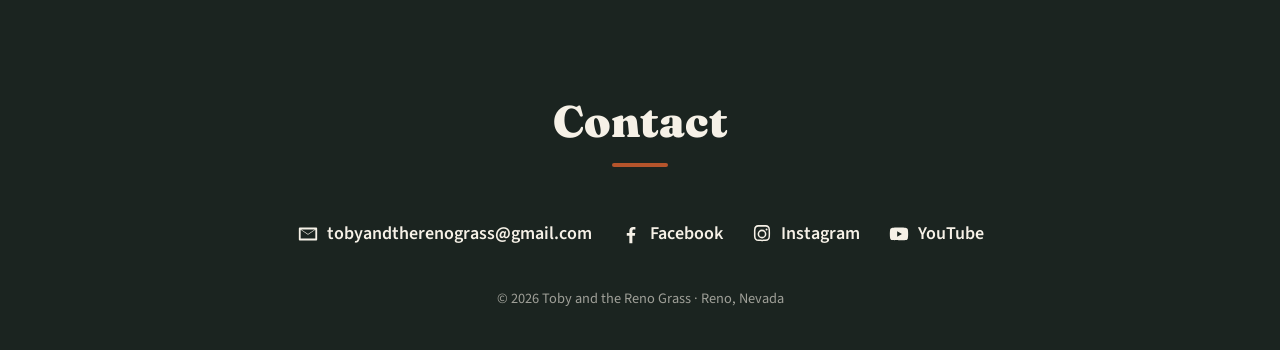
==== commit 19a848a5: "Rename hero images so cached copies are bypassed" ====
--- a/index.html
+++ b/index.html
@@ -13,7 +13,7 @@
   <meta property="og:site_name" content="Toby and the Reno Grass">
   <meta name="twitter:card" content="summary_large_image">
   <meta property="og:url" content="https://tobyandtherenograss.com/">
-  <meta property="og:image" content="https://tobyandtherenograss.com/static/images/hero.jpg">
+  <meta property="og:image" content="https://tobyandtherenograss.com/static/images/hero-brown.jpg">
   <link rel="icon" href="static/images/favicon.svg" type="image/svg+xml">
   <link rel="preconnect" href="https://fonts.googleapis.com">
   <link rel="preconnect" href="https://fonts.gstatic.com" crossorigin>
@@ -26,7 +26,7 @@
   "name": "Toby and the Reno Grass",
   "genre": "Bluegrass",
   "url": "https://tobyandtherenograss.com/",
-  "image": "https://tobyandtherenograss.com/static/images/hero.jpg",
+  "image": "https://tobyandtherenograss.com/static/images/hero-brown.jpg",
   "description": "Five-piece bluegrass band from Reno, Nevada.",
   "foundingLocation": {
     "@type": "Place",
@@ -100,11 +100,11 @@
 
 <main id="top">
 
-  <!-- HERO. Desktop uses static/images/hero.jpg (16:9), phones use hero-mobile.jpg (3:2). -->
+  <!-- HERO. Desktop uses static/images/hero-brown.jpg (16:9), phones use hero-mobile.jpg (3:2). -->
   <section class="hero">
     <picture class="hero-photo">
-      <source media="(max-width: 700px)" srcset="static/images/hero-mobile.jpg">
-      <img src="static/images/hero.jpg" width="2000" height="1125" alt="Toby and the Reno Grass, five-piece bluegrass band from Reno, Nevada" fetchpriority="high">
+      <source media="(max-width: 700px)" srcset="static/images/hero-mobile-brown.jpg">
+      <img src="static/images/hero-brown.jpg" width="2000" height="1125" alt="Toby and the Reno Grass, five-piece bluegrass band from Reno, Nevada" fetchpriority="high">
     </picture>
     <div class="hero-inner">
       <p class="hero-kicker">Bluegrass from Reno, Nevada</p>
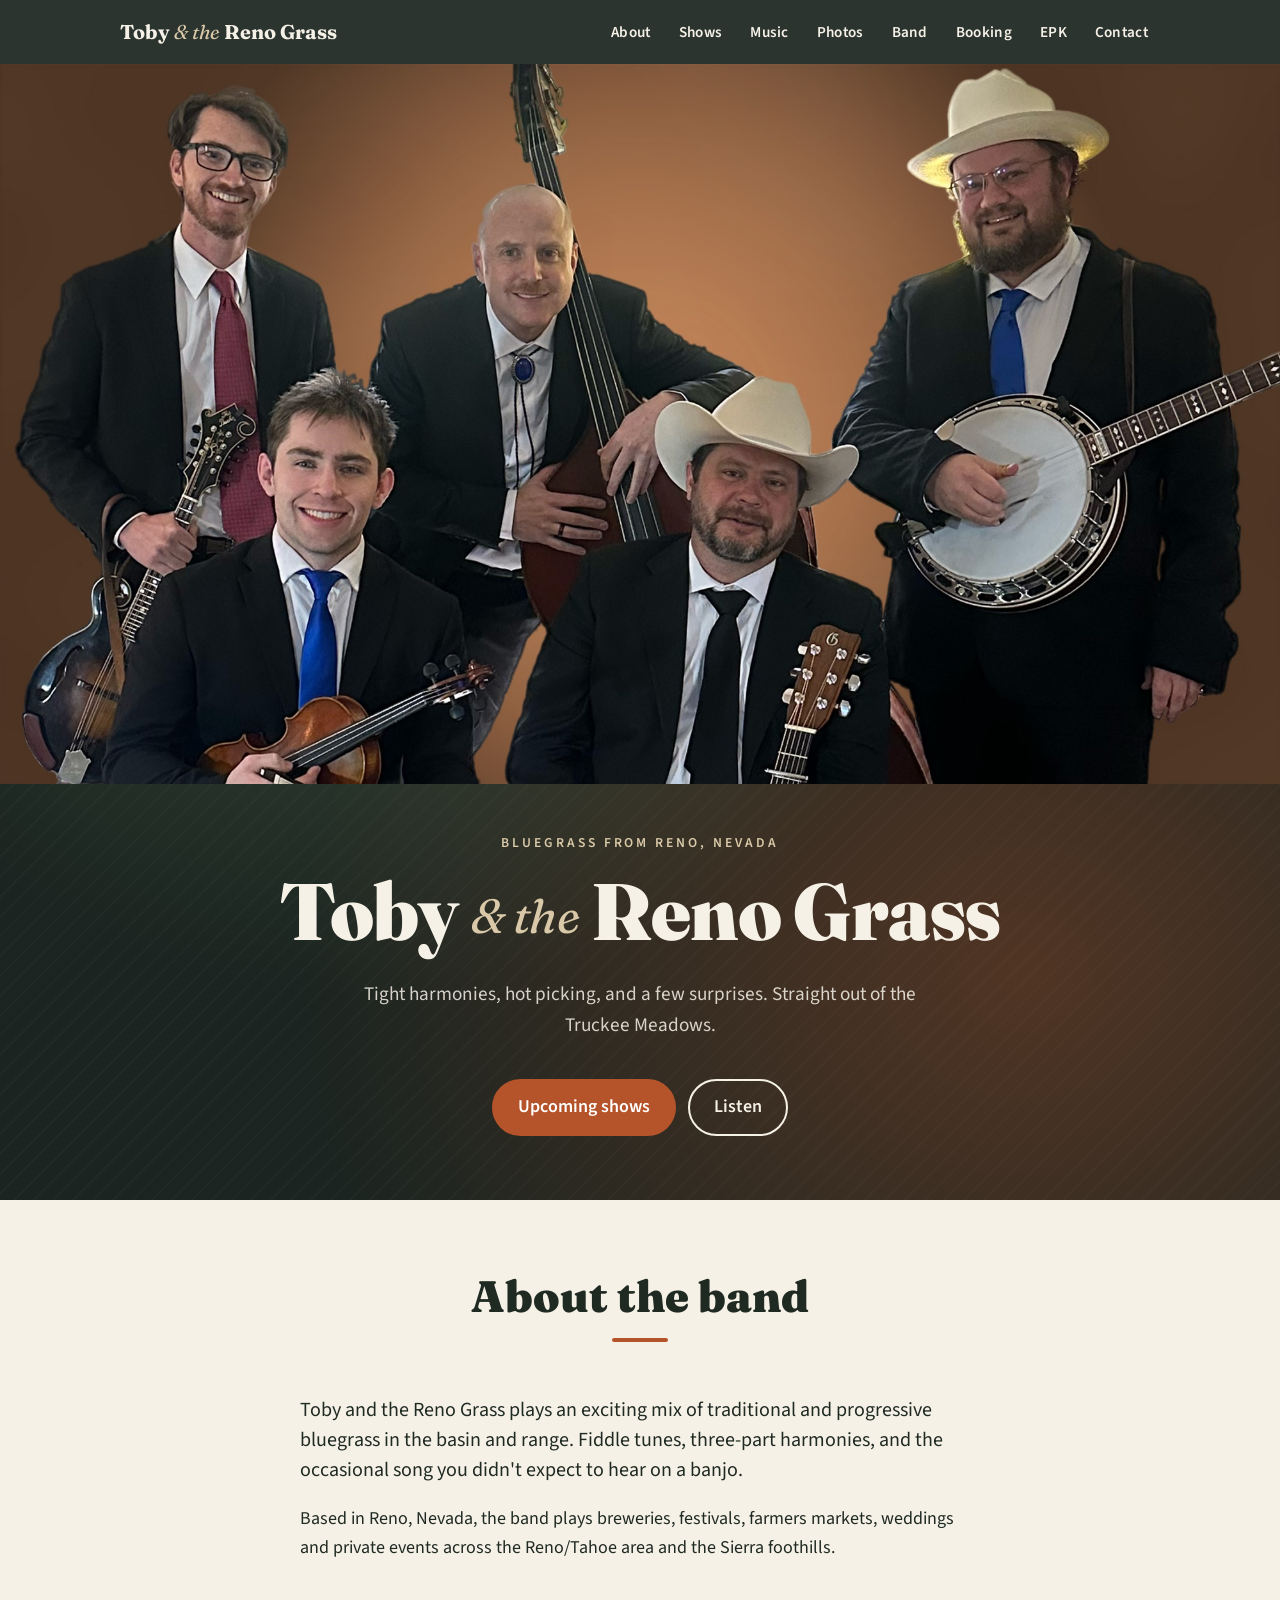
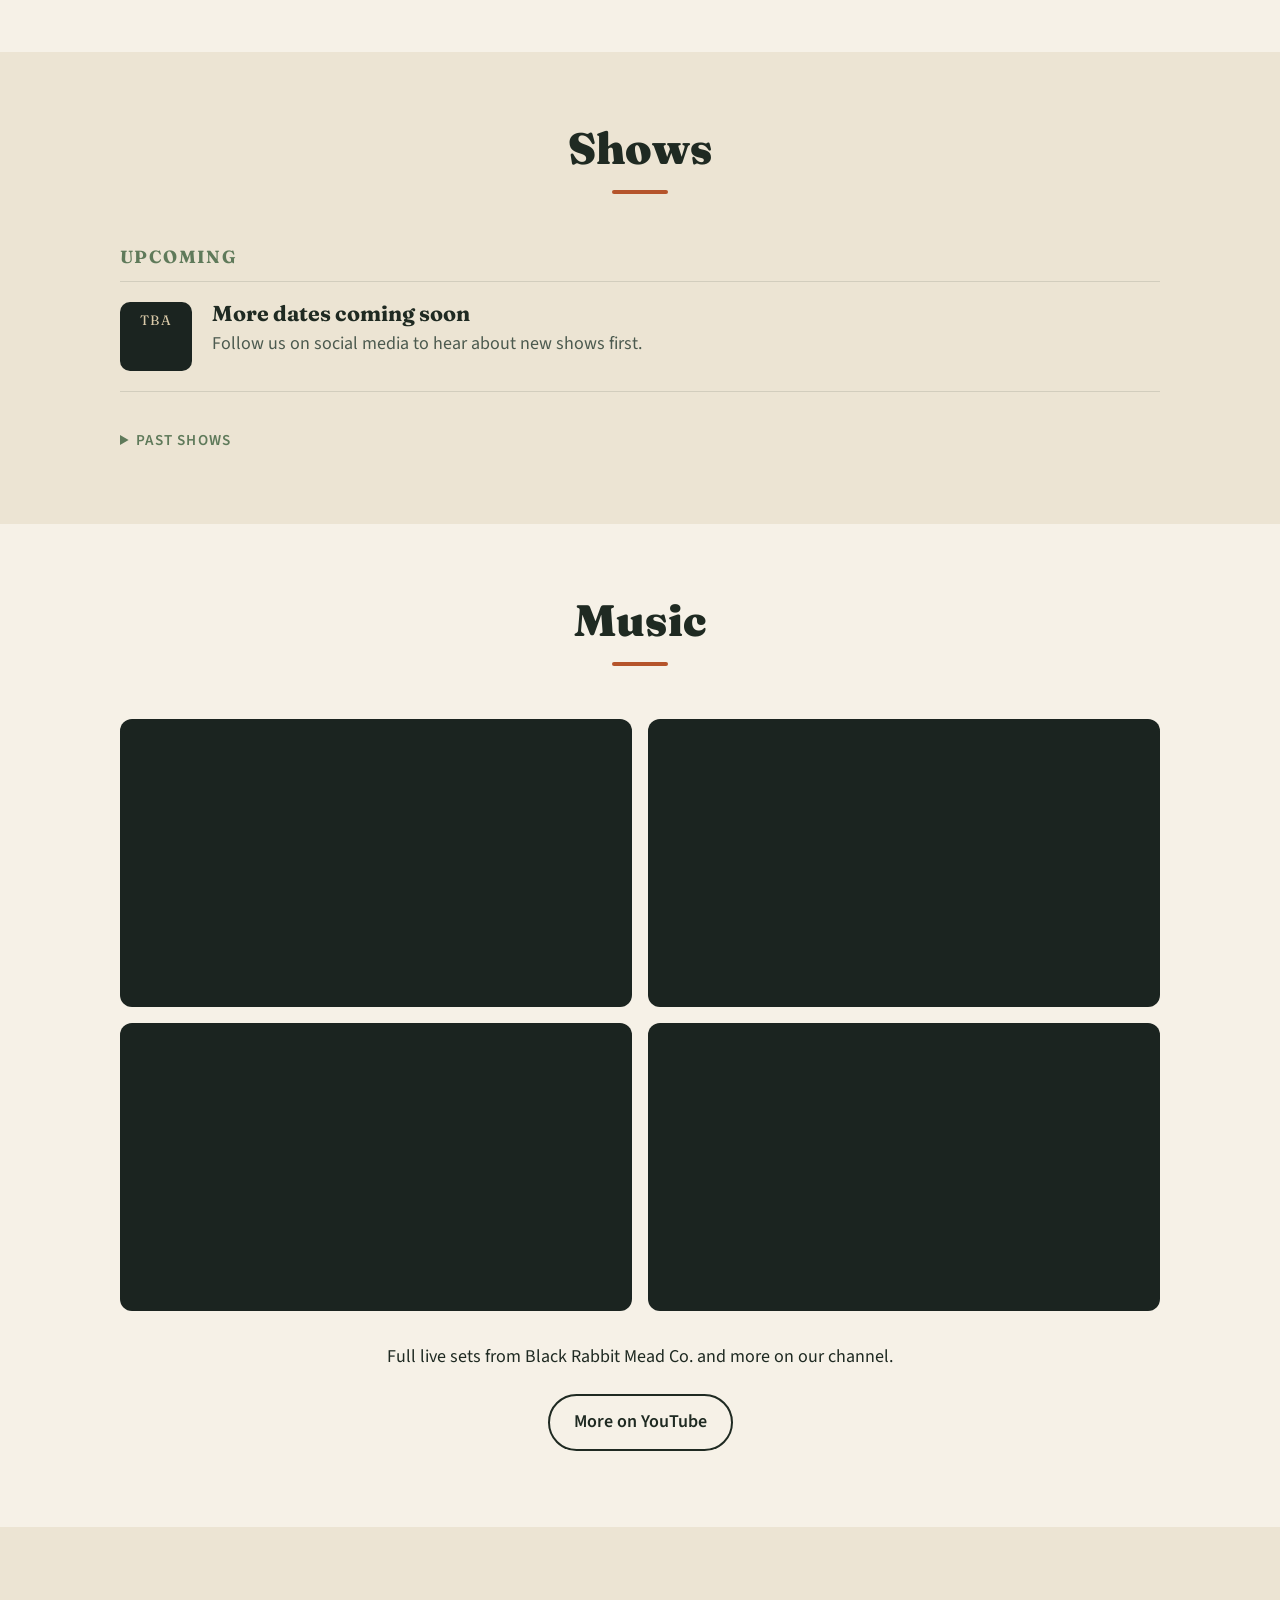
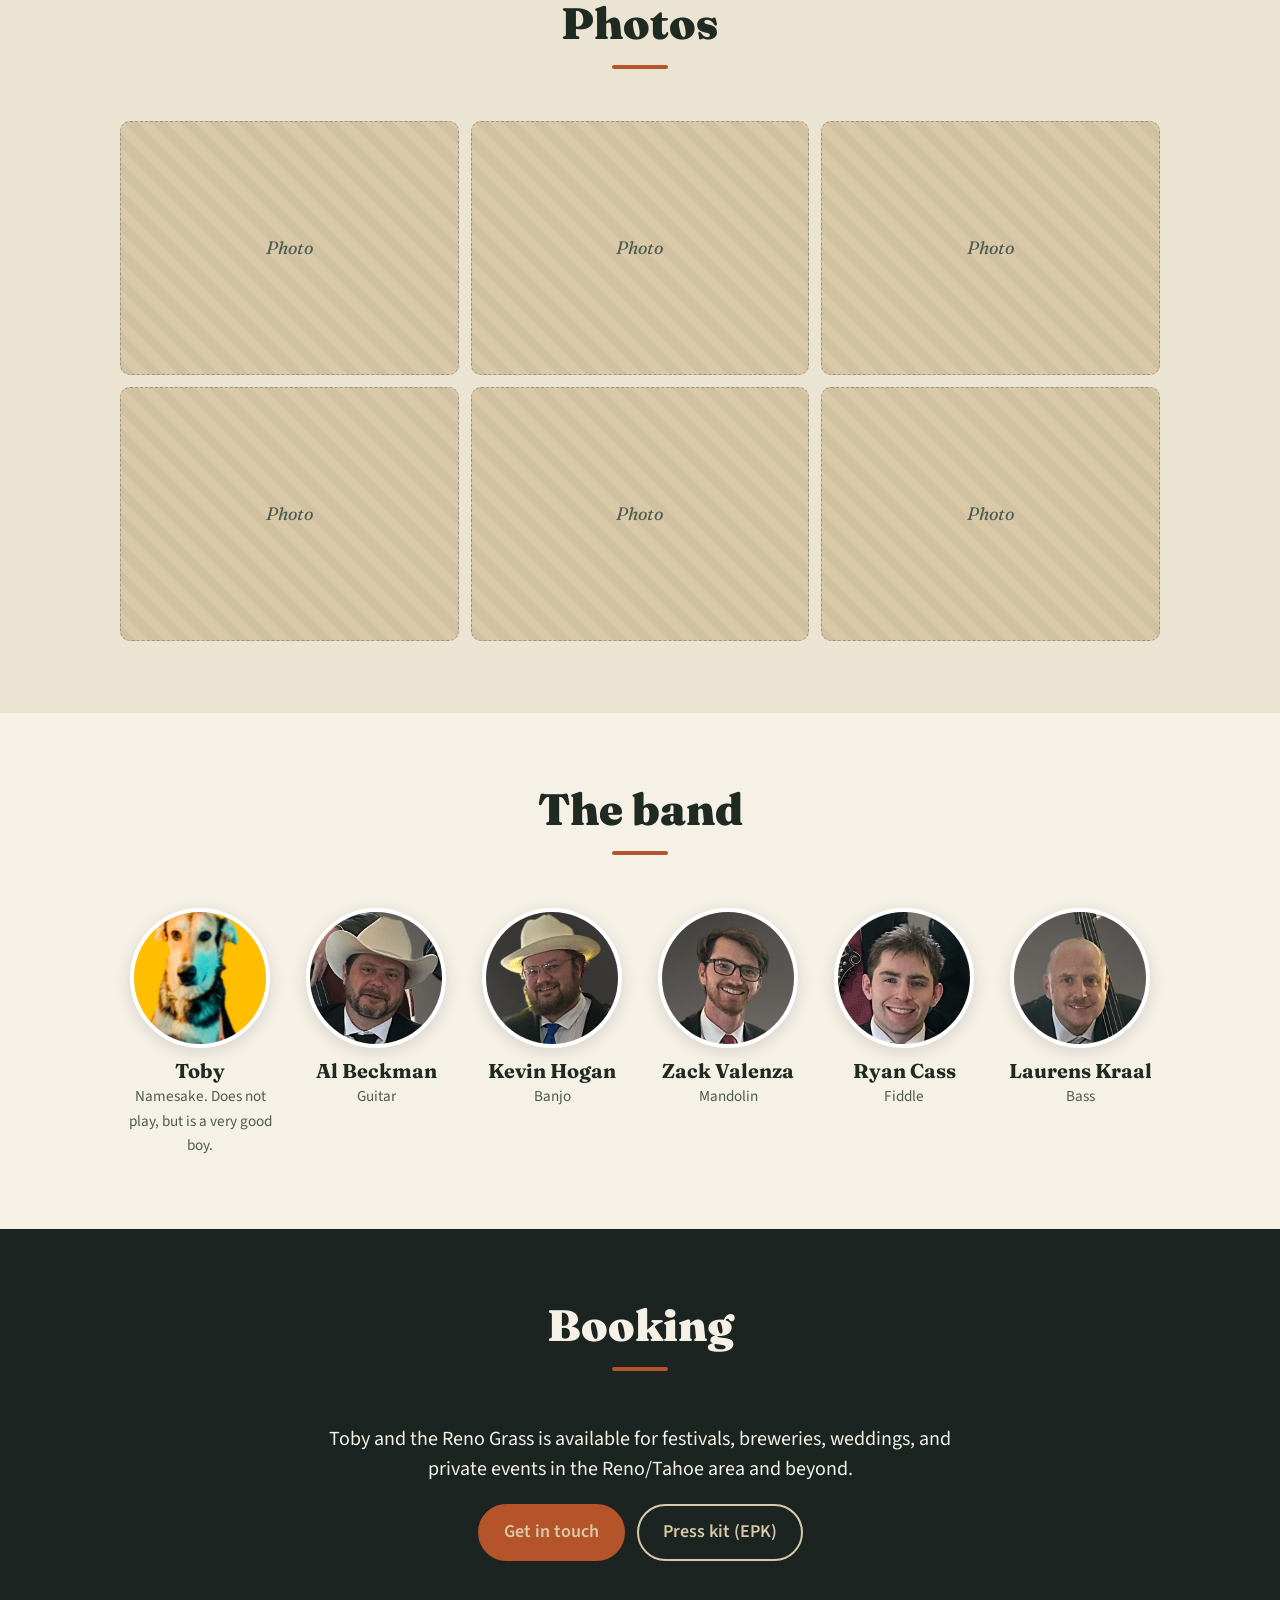
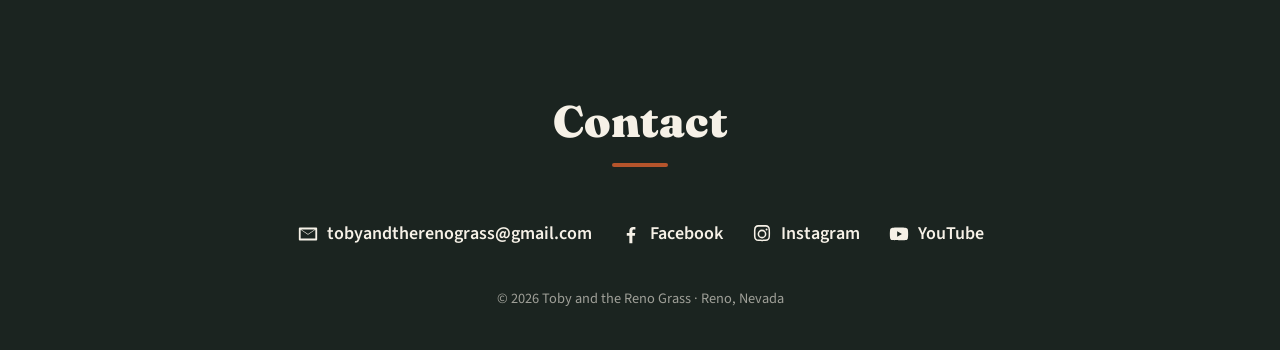
==== commit 3b040500: "Hero ampersand: use the text optical size so it matches the nav" ====
--- a/index.html
+++ b/index.html
@@ -18,7 +18,7 @@
   <link rel="preconnect" href="https://fonts.googleapis.com">
   <link rel="preconnect" href="https://fonts.gstatic.com" crossorigin>
   <link href="https://fonts.googleapis.com/css2?family=Fraunces:opsz,wght@9..144,400;9..144,700;9..144,900&family=Source+Sans+3:wght@400;600&display=swap" rel="stylesheet">
-  <link href="static/css/main.css?v=5" rel="stylesheet">
+  <link href="static/css/main.css?v=6" rel="stylesheet">
   <script type="application/ld+json">
 {
   "@context": "https://schema.org",
--- a/static/css/main.css
+++ b/static/css/main.css
@@ -156,7 +156,7 @@
   letter-spacing: -0.01em;
   margin-bottom: 0.3em;
 }
-.hero h1 .amp { font-style: italic; font-weight: 400; color: var(--sand); font-size: 0.6em; vertical-align: 0.15em; }
+.hero h1 .amp { font-style: italic; font-weight: 400; color: var(--sand); font-size: 0.6em; vertical-align: 0.15em; font-variation-settings: "opsz" 12; }
 .hero-sub { font-size: 1.2rem; max-width: 560px; margin: 0 auto 2em; color: rgba(246,241,231,0.85); }
 .hero-actions { display: flex; gap: 12px; justify-content: center; flex-wrap: wrap; }
 
